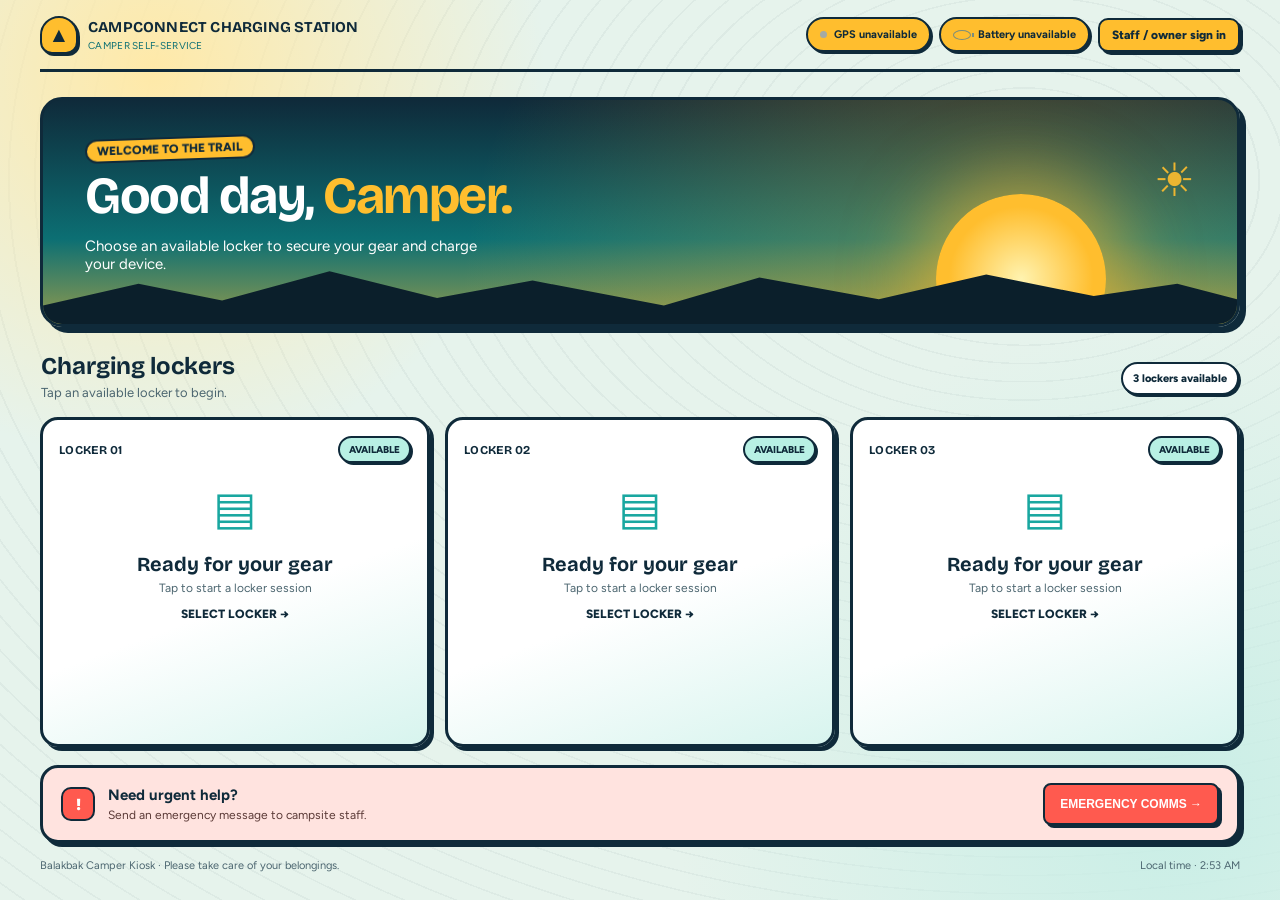
==== camper.html @ 938d8e32 "Add files via upload" ====
<!doctype html>
<html lang="en"><head><meta charset="utf-8"><meta name="viewport" content="width=device-width,initial-scale=1"><meta name="theme-color" content="#153d32"><title>Balakbak Camp | Camper Kiosk</title><link rel="stylesheet" href="camper.css"><style>.dialog-error{min-height:0;margin:0 0 8px;text-align:center;color:#b52828;font-size:12px;font-weight:750}.dialog-error:empty{display:none}.status.offline i{background:#c9574e}.status.neutral i{background:#a5aaa4}.payment-status{font-size:12px;font-weight:750;color:#765f30;min-height:19px;margin:10px 0}.coin-hardware-status{display:block;text-align:center;color:#8b6358;font-size:10px}.coin-buttons{display:flex;gap:8px;justify-content:center;margin-top:12px}.coin-buttons[hidden]{display:none!important}.coin-buttons button{border:1px solid #dce3d9;border-radius:8px;background:#fff;padding:9px 12px;font-weight:750;color:#315642}.demo-mark{font-size:10px;font-weight:800;color:#925c12;background:#fff0c2;border-radius:12px;padding:6px 9px}</style></head>
<body><main class="page">
  <header class="topbar"><div class="brand"><div class="brand-mark">▲</div><div><b>CAMPCONNECT CHARGING STATION</b><small>CAMPER SELF-SERVICE</small></div></div><div class="top-actions"><span class="status" id="loraStatus" hidden></span><span class="status neutral" id="gpsStatus"><i></i> GPS unavailable</span><span class="status neutral" id="solarStatus"><i class="battery"></i> Battery unavailable</span><a class="login" id="accountAction" href="/login">Staff / owner sign in</a><a class="login" id="dashboardReturn" href="/login" hidden>Open dashboard</a></div></header>
  <div class="system-demo-banner" id="systemDemoBanner" hidden>OWNER DEMO ACTIVE · Demo records and payments are temporary. Connected locker hardware responds to door actions; SOS uses the active communication link.</div>
  <section class="hero"><div><p class="eyebrow">WELCOME TO THE TRAIL</p><h1>Good day, <em>Camper.</em></h1><p>Choose an available locker to secure your gear and charge your device.</p></div><div class="mountains" aria-hidden="true">☀<span>▲</span><b>▲</b></div></section>
  <section><div class="section-head"><div><h2>Charging lockers</h2><p>Tap an available locker to begin.</p></div><span class="available-count" id="availableCount">2 lockers available</span></div><div class="locker-grid" id="lockerGrid">
    <article class="locker available" data-locker="01" tabindex="0" role="button"><div class="card-head"><b>LOCKER 01</b><span class="badge open-badge">AVAILABLE</span></div><div class="locker-icon">▤</div><h3>Ready for your gear</h3><p>Tap to start a locker session</p><small>SELECT LOCKER →</small></article>
    <article class="locker available" data-locker="02" tabindex="0" role="button"><div class="card-head"><b>LOCKER 02</b><span class="badge open-badge">AVAILABLE</span></div><div class="locker-icon">▤</div><h3>Ready for your gear</h3><p>Tap to start a locker session</p><small>SELECT LOCKER →</small></article>
    <article class="locker available" data-locker="03" tabindex="0" role="button"><div class="card-head"><b>LOCKER 03</b><span class="badge open-badge">AVAILABLE</span></div><div class="locker-icon">▤</div><h3>Ready for your gear</h3><p>Tap to start a locker session</p><small>SELECT LOCKER →</small></article>
  </div></section>
  <section class="emergency"><span class="alert-icon">!</span><div><b>Need urgent help?</b><small>Send an emergency message to campsite staff.</small></div><button id="sosOpen">EMERGENCY COMMS →</button></section>
  <footer><span>Balakbak Camper Kiosk · Please take care of your belongings.</span><span id="clock">Local time</span></footer>
</main>
<dialog id="nameDialog"><form id="nameForm" class="dialog"><button class="x" type="button" data-close>×</button><p class="eyebrow">LOCKER RESERVATION</p><h2>What's your name?</h2><p>Enter your name, then insert coins to select charging time.</p><input id="camperName" readonly placeholder="Tap the keys below" aria-label="Camper name"><p class="dialog-error" id="nameError" role="alert"></p><div class="keyboard" id="nameKeyboard"></div><div class="actions"><button type="button" class="secondary" data-close>Cancel</button><button class="primary">Continue to payment</button></div></form></dialog>
<dialog id="pinDialog"><div class="dialog"><button class="x" type="button" data-close>×</button><p class="eyebrow">LOCKER SECURITY</p><h2 id="pinTitle">Create your 6-digit PIN</h2><p id="pinText">You'll need this PIN to open the locker after charging finishes.</p><div class="dots" id="pinDots"></div><p class="dialog-error" id="pinError" role="alert"></p><div class="keypad" id="pinKeys"></div><div class="actions"><button type="button" class="secondary" data-close>Cancel</button><button type="button" class="primary" id="pinNext" disabled>Continue</button></div></div></dialog>
<dialog id="paymentDialog"><div class="dialog"><button class="x" type="button" data-close>×</button><p class="eyebrow">PAYMENT</p><h2>Insert coins</h2><p>Each ₱10 gives 30 minutes. Insert ₱5 coins to reach a valid total of ₱10 to ₱100. Charging starts after you create a PIN.</p><div class="payment"><span>Total received</span><b id="coinTotal">₱0</b><small id="chargeTime">Charging time: 0 minutes</small></div><p class="payment-status" id="paymentStatus" aria-live="polite">Waiting for a coin… 15 seconds</p><small class="coin-hardware-status" id="coinHardwareStatus">Coin slot not connected</small><div id="demoCoinButtons" class="coin-buttons" hidden><button type="button" data-coin="5">Add ₱5</button><button type="button" data-coin="10">Add ₱10</button><button type="button" data-coin="20">Add ₱20</button></div><div class="actions"><button type="button" class="secondary" data-close>Cancel</button><button class="primary" id="continuePin" disabled>Continue to PIN</button></div></div></dialog>
<dialog id="pickupDialog"><div class="dialog"><button class="x" type="button" data-close>×</button><p class="eyebrow">SECURE PICKUP</p><h2 id="pickupTitle">Open your locker</h2><p>Charging has stopped. Enter your 6-digit PIN.</p><div class="dots" id="pickupDots"></div><p class="dialog-error" id="pickupError" role="alert"></p><div class="keypad" id="pickupKeys"></div><div class="actions"><button type="button" class="secondary" data-close>Cancel</button><button type="button" class="primary" id="unlock" disabled>Unlock locker</button></div></div></dialog>
<dialog id="feedbackDialog"><form id="feedbackForm" class="dialog"><button class="x" id="closeFeedback" type="button" aria-label="Skip feedback">×</button><p class="eyebrow">SESSION FEEDBACK</p><h2>How was your charging session?</h2><p>Your feedback is optional and helps us improve the camper kiosk.</p><div class="feedback-stars" id="feedbackStars" role="group" aria-label="Rate your charging session from 1 to 5 stars"><button type="button" data-rating="1" aria-label="1 star" aria-pressed="false">★</button><button type="button" data-rating="2" aria-label="2 stars" aria-pressed="false">★</button><button type="button" data-rating="3" aria-label="3 stars" aria-pressed="false">★</button><button type="button" data-rating="4" aria-label="4 stars" aria-pressed="false">★</button><button type="button" data-rating="5" aria-label="5 stars" aria-pressed="false">★</button></div><small class="feedback-rating-label" id="feedbackRatingLabel">Tap a star rating</small><label for="feedbackComment">Comment (optional)</label><textarea id="feedbackComment" maxlength="100" rows="3" readonly aria-describedby="feedbackCounter" placeholder="Tap to enter a comment"></textarea><div class="keyboard text-keyboard" id="feedbackKeyboard" aria-label="Touchscreen feedback keyboard" hidden></div><small class="character-counter" id="feedbackCounter" aria-live="polite">0 / 100 characters</small><p class="dialog-error" id="feedbackError" role="alert"></p><div class="actions"><button type="button" class="secondary" id="skipFeedback">Skip</button><button type="submit" class="primary" id="submitFeedback" disabled>Submit feedback</button></div></form></dialog><dialog id="sosDialog"><form id="sosForm" class="dialog"><button class="x" type="button" data-close>×</button><p class="eyebrow red">EMERGENCY COMMS</p><h2>How can we help?</h2><label>Emergency type<select name="type"><option>Wounded camper</option><option>Wounded staff member</option><option>Missing camper</option><option>Other emergency</option></select></label><label>Location or details<textarea id="sosDetails" name="details" rows="3" maxlength="120" readonly aria-describedby="sosDetailsCounter sosStatus" placeholder="Tap to enter details"></textarea></label><div class="keyboard text-keyboard" id="sosKeyboard" aria-label="Touchscreen text keyboard" hidden></div><small class="character-counter" id="sosDetailsCounter" aria-live="polite">0 / 120 characters</small><small class="gps-location-note" id="sosLocationStatus">Kiosk GPS unavailable · SOS can still include typed location details.</small><small class="demo-note" id="sosStatus">LoRa is offline. The SOS cannot be sent right now.</small><div class="actions"><button type="button" class="secondary" data-close>Cancel</button><button class="danger" id="sendSos">Send SOS</button></div></form></dialog>
<div class="toast" id="toast" role="status"></div><script src="camper.js"></script></body></html>
---- camper.css ----
@import url("https://fonts.googleapis.com/css2?family=Bricolage+Grotesque:wght@600;800&family=Figtree:wght@500;700;800&display=swap");
:root{--green:#153d32;--leaf:#34765c;--paper:#fffefa;--bg:#f6f6f0;--ink:#26372e;--muted:#7d897f;--line:#e4e8df;--red:#c84e45}*{box-sizing:border-box}body{margin:0;background:var(--bg);color:var(--ink);font-family:Inter,"Segoe UI",Arial,sans-serif}.page{max-width:1400px;padding:0 42px 28px;margin:auto}.topbar{height:80px;border-bottom:1px solid var(--line);display:flex;justify-content:space-between;align-items:center}.brand,.top-actions,.status,.card-head,.section-head,.emergency,footer,.actions{display:flex;align-items:center}.brand{gap:10px}.brand-mark{width:38px;height:38px;border-radius:12px;background:var(--green);color:#e5efdd;display:grid;place-items:center}.brand b,.brand small{display:block}.brand b{font-size:12px;letter-spacing:1px;color:var(--green)}.brand small{font-size:8px;letter-spacing:1.4px;color:#89948a;margin-top:3px}.top-actions{gap:9px}.status{gap:7px;background:var(--paper);border:1px solid var(--line);border-radius:22px;padding:9px 12px;color:#526458;font-weight:700;font-size:9px}.status i{width:7px;height:7px;border-radius:50%;background:#52a374}.battery{width:18px!important;height:10px!important;border:1px solid #7b8d7c;border-radius:2px;padding:1px;background:transparent!important}.battery:after{content:"";width:2px;height:4px;background:#7b8d7c;position:absolute;margin-left:17px;margin-top:1px}.battery b{display:block;width:76%;height:100%;background:#58a570}.login{padding:10px 13px;border:1px solid #dce3d9;border-radius:8px;color:var(--green);font-size:10px;font-weight:700;text-decoration:none}.hero{min-height:198px;border-radius:18px;margin:25px 0;background:linear-gradient(110deg,#173e32,#376b4b);padding:32px 38px;display:flex;align-items:center;justify-content:space-between;color:white;overflow:hidden;position:relative}.eyebrow{font-size:9px;letter-spacing:1.7px;font-weight:800;color:#77917c;margin:0 0 9px}.hero .eyebrow{color:#bed3b4}.hero h1{font-size:38px;letter-spacing:-1.4px;margin:0}.hero h1 em{font-style:normal;color:#d7e7bd}.hero p:last-child{font-size:12px;color:#e1e9dc}.mountains{position:relative;width:210px;height:120px;color:#e5c88e;font-size:46px;text-align:right}.mountains span,.mountains b{position:absolute;bottom:0;color:#a7c196;font-size:115px;right:40px}.mountains b{right:0;color:#729675;font-size:90px;bottom:-3px}.section-head{justify-content:space-between;margin:0 1px 12px}.section-head h2{font-size:17px;color:var(--green);margin:0}.section-head p{font-size:10px;color:#89948a;margin:5px 0}.available-count{font-size:9px;font-weight:800;color:#437552;background:#eaf2e8;padding:8px 10px;border-radius:20px}.locker-grid{display:grid;grid-template-columns:repeat(3,1fr);gap:15px}.locker{background:var(--paper);border:1px solid var(--line);border-radius:14px;padding:16px;min-height:219px;text-align:center;box-shadow:0 5px 14px #203d2910}.locker.available{cursor:pointer}.locker.available:hover{border-color:#8bac8f;transform:translateY(-2px)}.card-head{justify-content:space-between}.card-head>b{font-size:8px;letter-spacing:1px;color:#89948a}.badge{font-size:8px;font-weight:800;padding:6px 8px;border-radius:20px}.busy-badge{color:#946c33;background:#fbf0dc}.open-badge{color:#36704e;background:#eaf2e8}.locker-icon{height:89px;display:grid;place-items:center;font-size:46px;color:#679071}.busy .locker-icon{color:#b18c55}.locker h3{margin:0;color:var(--green);font-size:15px}.locker p{font-size:9px;color:#929c92;margin:5px 0}.locker small{display:block;margin-top:12px;color:#9a763c;font-size:9px;font-weight:800}.available small{color:#438055}.emergency{gap:13px;margin-top:18px;padding:15px 18px;background:#fff8f4;border:1px solid #f0d8d0;border-radius:13px}.alert-icon{width:34px;height:34px;border-radius:10px;background:#f6e4dc;color:#b84a40;display:grid;place-items:center;font-weight:900}.emergency div{flex:1}.emergency b,.emergency small{display:block}.emergency b{font-size:11px;color:#803f35}.emergency small{font-size:9px;color:#9a766e;margin-top:4px}.emergency button,.danger{background:var(--red);color:white;border:0;border-radius:8px;padding:12px 15px;font-size:9px;font-weight:800}footer{justify-content:space-between;color:#98a095;font-size:8px;margin-top:16px}dialog{width:min(440px,calc(100vw - 28px));border:0;border-radius:16px;padding:0;box-shadow:0 20px 80px #14291d55;color:var(--ink)}dialog::backdrop{background:#12251ecc;backdrop-filter:blur(3px)}.dialog{padding:24px;position:relative}.dialog h2{font-size:20px;color:var(--green);margin:0}.dialog>p:not(.eyebrow){font-size:10px;color:#829084;line-height:1.5}.dialog label{display:block;font-size:10px;color:#5f6f63;font-weight:700;margin:12px 0}.dialog input,.dialog select,.dialog textarea{width:100%;margin-top:6px;padding:10px;border:1px solid #dce3d9;border-radius:8px;background:white;font-size:11px}.x{position:absolute;right:15px;top:15px;border:0;border-radius:50%;width:28px;height:28px;background:#f0f2ec;color:#637166;font-size:18px}.keyboard{display:grid;gap:5px;margin:12px 0}.key-row{display:flex;justify-content:center;gap:4px}.key{height:32px;min-width:25px;border:1px solid #e1e6de;border-radius:5px;background:#f7f8f3;font-weight:700;color:#405347;font-size:10px}.key.wide{min-width:51px}.key.space{flex:1}.actions{justify-content:flex-end;gap:8px;margin-top:15px}.primary,.secondary{border-radius:8px;padding:10px 13px;font-weight:800;font-size:9px}.primary{border:0;background:var(--green);color:white}.primary:disabled{opacity:.45}.secondary{border:1px solid #dce3d9;background:white;color:#596a5e}.dots{display:flex;justify-content:center;gap:12px;margin:18px}.dot{width:12px;height:12px;border:1px solid #95a596;border-radius:50%}.dot.full{background:var(--green);border-color:var(--green)}.keypad{display:grid;grid-template-columns:repeat(3,68px);justify-content:center;gap:7px}.digit{height:43px;border:1px solid #e1e6de;border-radius:8px;background:#f8f9f4;font-size:16px;color:#31483a;font-weight:700}.digit.utility{font-size:9px}.payment{padding:14px;background:#f3f6ef;border:1px solid #e4eade;border-radius:10px;display:grid;grid-template-columns:1fr auto}.payment span{font-size:10px;color:#788578}.payment b{font-size:22px;color:var(--green)}.payment small{grid-column:1/-1;color:#90998d;font-size:9px;margin-top:5px}.actions.stacked>*{flex:1}.demo-note{display:block;margin-top:12px;color:#8b958b;font-size:8px;line-height:1.5}.red{color:#bd5d50}.toast{position:fixed;left:50%;bottom:20px;transform:translate(-50%,12px);opacity:0;background:#173e32;color:white;padding:11px 15px;border-radius:9px;font-size:10px;transition:.2s;z-index:10}.toast.show{opacity:1;transform:translate(-50%,0)}@media(max-width:700px){.page{padding:0 14px 20px}.topbar{height:66px}.status{padding:7px;font-size:8px}.login{padding:8px;font-size:8px}.hero{padding:25px 21px;min-height:170px}.hero h1{font-size:29px}.mountains{position:absolute;right:8px;opacity:.35}.locker-grid{grid-template-columns:1fr;gap:9px}.locker{min-height:126px;display:grid;grid-template-columns:55px 1fr auto;grid-template-rows:auto 1fr auto;align-items:center;text-align:left;padding:12px}.card-head{display:contents}.card-head>b{grid-column:1;grid-row:1}.badge{grid-column:3;grid-row:1}.locker-icon{grid-column:1;grid-row:2/4;height:auto;font-size:35px}.locker h3{grid-column:2;grid-row:2;align-self:end}.locker p{grid-column:2;grid-row:3}.locker small{grid-column:3;grid-row:2/4;margin:0;max-width:100px;text-align:right}.emergency{flex-wrap:wrap}.emergency div{min-width:calc(100% - 55px)}.emergency button{width:100%}footer{font-size:7px;gap:10px}.keypad{grid-template-columns:repeat(3,1fr)}.digit{height:42px}}

/* ===== BALAKBAK TRAIL-SIGN THEME (appended; overrides above) ===== */
:root{--ink:#0f2a3a;--lake:#19a7a0;--lake-d:#0c6f73;--sun:#ffbe2e;--poppy:#ff5a4f;--lilac:#a99bff;--mint:#e6f3ec;--paper:#ffffff;--line:#0f2a3a;--forest:#0f2a3a;--green:#0c6f73;--bg:#e6f3ec;--shadow:4px 4px 0 var(--ink);--display:"Bricolage Grotesque","Trebuchet MS","Segoe UI",sans-serif;--body:"Figtree","Segoe UI",system-ui,sans-serif}
body{font-family:var(--body)!important;color:var(--ink)!important;background:radial-gradient(circle at 12% 8%,#ffe9a8 0,#ffe9a800 28%),radial-gradient(circle at 92% 90%,#c9eee6 0,#c9eee600 35%),repeating-radial-gradient(ellipse at 80% 20%,#0f2a3a0b 0 2px,transparent 2px 26px),var(--mint)!important;background-attachment:fixed!important}
h1,h2,h3,.brand b,strong{font-family:var(--display)}
@keyframes pop{0%{transform:scale(.88) translateY(14px);opacity:0}60%{transform:scale(1.03)}100%{transform:none;opacity:1}}
@keyframes rise{from{transform:translateY(60px);opacity:0}to{transform:none;opacity:1}}
@keyframes sunrise{from{transform:translateY(130px) scale(.85)}to{transform:none}}
@keyframes bob{0%,100%{transform:translateY(0) rotate(-2deg)}50%{transform:translateY(-7px) rotate(2deg)}}
@keyframes drift{from{transform:translateX(-30px)}to{transform:translateX(30px)}}
@keyframes ping{0%{box-shadow:0 0 0 0 #19a7a066}100%{box-shadow:0 0 0 12px #19a7a000}}
@keyframes glow{0%,100%{box-shadow:var(--shadow),0 0 0 0 #ffbe2e00}50%{box-shadow:var(--shadow),0 0 28px 6px #ffbe2e99}}
@keyframes wiggle{0%,100%{transform:rotate(0)}25%{transform:rotate(-2deg)}75%{transform:rotate(2deg)}}
@keyframes bolt{0%,100%{transform:scale(1)}50%{transform:scale(1.18) rotate(-6deg)}}
@keyframes twinkle{0%,100%{opacity:.25}50%{opacity:1}}
@keyframes shine{from{background-position:-200% 0}to{background-position:200% 0}}

/* header + brand */
.topbar,header{border-bottom:3px solid var(--ink)!important}
.brand-mark,.brand>span{background:var(--sun)!important;color:var(--ink)!important;border:2px solid var(--ink);border-radius:50% 50% 12px 12px!important;box-shadow:2px 2px 0 var(--ink);transition:transform .3s}
.brand:hover .brand-mark,.brand:hover>span{animation:wiggle .5s}
.brand b{color:var(--ink)!important;font-size:15px!important;letter-spacing:.2px!important}.brand small{font-size:10px!important;letter-spacing:.3px!important;color:var(--lake-d)!important}
.status,.role,.badge,.owner-tag,.demo,.available-count{border:2px solid var(--ink)!important;background:#fff!important;color:var(--ink)!important;font-size:11px!important;letter-spacing:0!important;box-shadow:2px 2px 0 var(--ink)}
.status i{animation:ping 1.8s infinite}
.login,nav a,.staff-logout,.link-button{font-size:12px!important;font-weight:800!important;color:var(--ink)!important;border:2px solid var(--ink)!important;border-radius:10px!important;background:var(--sun)!important;padding:8px 12px;box-shadow:3px 3px 0 var(--ink);text-decoration:none;cursor:pointer;transition:transform .15s,box-shadow .15s}
.login:hover,nav a:hover,.staff-logout:hover,.link-button:hover{transform:translate(-2px,-2px);box-shadow:5px 5px 0 var(--ink)}
.login:active,nav a:active,.staff-logout:active,.link-button:active{transform:translate(3px,3px);box-shadow:0 0 0 var(--ink)}
.eyebrow{display:inline-block;font-size:12px!important;letter-spacing:0!important;color:var(--ink)!important;background:var(--lilac);border:2px solid var(--ink);border-radius:20px;padding:3px 10px;transform:rotate(-2deg);font-weight:800!important}

/* camper hero: sunrise over the ridge */
.hero{background:linear-gradient(180deg,#0f2a3a 0%,#0c6f73 62%,#ffbe2e 130%)!important;border:3px solid var(--ink);border-radius:22px!important;box-shadow:6px 6px 0 var(--ink);min-height:230px!important;isolation:isolate}
.hero::before{content:"";position:absolute;right:11%;bottom:-40px;width:170px;height:170px;border-radius:50%;background:radial-gradient(circle,#fff3b0,var(--sun) 60%);box-shadow:0 0 70px 20px #ffbe2e88;z-index:-1;animation:sunrise 1.6s cubic-bezier(.2,.8,.2,1) both}
.hero::after{content:"";position:absolute;left:0;right:0;bottom:0;height:62px;background:#0b1f2b;clip-path:polygon(0 70%,8% 35%,15% 62%,24% 15%,33% 58%,41% 30%,52% 70%,60% 25%,70% 60%,79% 20%,88% 55%,95% 35%,100% 60%,100% 100%,0 100%);z-index:-1}
.hero .eyebrow{background:var(--sun)}
.hero h1{font-size:clamp(32px,5vw,52px)!important;letter-spacing:-1.5px!important;line-height:1}
.hero h1 em{color:var(--sun)!important;display:inline-block;animation:bob 3.5s ease-in-out infinite}
.hero p:last-child{font-size:15px!important;color:#fff!important;max-width:420px}
.mountains{animation:drift 9s ease-in-out infinite alternate;opacity:.9}
.mountains{color:var(--sun)!important}.mountains span,.mountains b{display:none}
.hero .stars{display:none}

/* lockers */
.section-head h2{font-size:24px!important;color:var(--ink)!important}.section-head p{font-size:13px!important;color:#4c6670!important}
.locker{border:3px solid var(--ink)!important;border-radius:18px!important;background:#fff!important;box-shadow:var(--shadow)!important;animation:rise .7s cubic-bezier(.2,.9,.2,1) both;transition:transform .2s,box-shadow .2s}
.locker:nth-child(1){animation-delay:.15s;transform:rotate(-.8deg)}.locker:nth-child(2){animation-delay:.3s;transform:rotate(.6deg)}.locker:nth-child(3){animation-delay:.45s;transform:rotate(-.4deg)}
.locker.available{background:linear-gradient(160deg,#fff 55%,#d7f4ee)!important}
.locker.available:hover,.locker.available:focus-visible{transform:translate(-3px,-5px) rotate(0)!important;box-shadow:8px 9px 0 var(--ink)!important;outline:none}
.locker.available:active{transform:translate(3px,3px)!important;box-shadow:0 0 0 var(--ink)!important}
.locker.available .locker-icon{animation:bob 3s ease-in-out infinite;color:var(--lake)!important}
.locker.busy{background:repeating-linear-gradient(135deg,#fff 0 12px,#fff3cf 12px 24px)!important}
.locker.busy .locker-icon{color:var(--ink)!important;animation:bolt 1.6s ease-in-out infinite}
.locker.pickup{animation:glow 1.6s infinite!important;cursor:pointer}
.locker h3{font-size:20px!important;color:var(--ink)!important}.locker p{font-size:12px!important;color:#4c6670!important}
.card-head>b{font-size:12px!important;letter-spacing:.3px!important;color:var(--ink)!important;font-family:var(--display)}
.locker small{font-size:12px!important;color:var(--ink)!important}
.badge{font-size:10px!important;padding:5px 9px!important}.open-badge{background:#b8f0e4!important}.busy-badge{background:var(--sun)!important}
.open-badge{animation:ping 2s infinite}
.tiny-demo{margin-top:10px;border:2px dashed var(--ink);background:#fff;border-radius:8px;padding:6px 10px;font-size:11px;font-weight:700;cursor:pointer;color:var(--ink)}
.tiny-demo:hover{background:var(--lilac)}
.emergency{border:3px solid var(--ink)!important;background:#ffe3df!important;border-radius:18px!important;box-shadow:var(--shadow)}
.alert-icon{background:var(--poppy)!important;color:#fff!important;border:2px solid var(--ink);animation:wiggle 2.2s infinite}
.emergency b{font-size:15px!important;color:var(--ink)!important}.emergency small{font-size:12px!important;color:#5b3a37!important}
.emergency button,.danger{border:2px solid var(--ink)!important;background:var(--poppy)!important;box-shadow:3px 3px 0 var(--ink);font-size:12px!important;transition:transform .15s,box-shadow .15s;cursor:pointer}
.emergency button:hover{transform:translate(-2px,-2px);box-shadow:5px 5px 0 var(--ink)}
footer{font-size:11px!important;color:#4c6670!important}

/* dialogs */
dialog{border:3px solid var(--ink)!important;border-radius:20px!important;box-shadow:8px 8px 0 var(--ink)!important}
dialog[open]{animation:pop .35s cubic-bezier(.2,.9,.3,1.2)}
dialog::backdrop{background:#0f2a3aD0!important}
.dialog h2,#overrideForm h2{font-size:26px!important;color:var(--ink)!important}
.dialog>p:not(.eyebrow){font-size:13px!important;color:#4c6670!important}.dialog label,#overrideForm label{font-size:12px!important}
.x{border:2px solid var(--ink)!important;background:var(--sun)!important;color:var(--ink)!important;cursor:pointer;transition:transform .2s}.x:hover{transform:rotate(90deg)}
.key,.digit{border:2px solid var(--ink)!important;background:#fff!important;border-radius:9px!important;box-shadow:0 3px 0 var(--ink);color:var(--ink)!important;cursor:pointer;transition:transform .08s,box-shadow .08s,background .15s}
.key:hover,.digit:hover{background:#d7f4ee!important}.key:active,.digit:active{transform:translateY(3px);box-shadow:none;background:var(--sun)!important}
.key{height:38px!important;font-size:13px!important}.digit{height:50px!important;font-size:20px!important;font-family:var(--display)}
.dot{width:16px!important;height:16px!important;border:2px solid var(--ink)!important}.dot.full{background:var(--poppy)!important;border-color:var(--ink)!important;animation:pop .25s}
.primary,.secondary,.actions button{border:2px solid var(--ink)!important;border-radius:10px!important;box-shadow:3px 3px 0 var(--ink);font-size:12px!important;cursor:pointer;transition:transform .15s,box-shadow .15s}
.primary{background:var(--lake)!important;color:#fff!important}.secondary{background:#fff!important;color:var(--ink)!important}
.primary:hover:not(:disabled),.secondary:hover{transform:translate(-2px,-2px);box-shadow:5px 5px 0 var(--ink)}.primary:active:not(:disabled){transform:translate(3px,3px);box-shadow:0 0 0}
.primary:disabled{box-shadow:none;background:#9bb8b6!important}
.payment{border:2px solid var(--ink)!important;background:#fff6d6!important;border-radius:14px!important}.payment b{font-size:32px!important;color:var(--ink)!important;font-family:var(--display)}
input:focus,textarea:focus,select:focus{outline:3px solid var(--sun)!important;border-color:var(--ink)!important}
.toast{background:var(--ink)!important;border:2px solid var(--sun);font-size:13px!important;border-radius:12px!important;transition:.35s cubic-bezier(.2,1.4,.4,1)!important}

/* staff + owner dashboards */
.notice{border:2px solid var(--ink)!important;background:var(--sun)!important;color:var(--ink)!important;font-size:12px!important;border-radius:12px!important;box-shadow:3px 3px 0 var(--ink);transform:rotate(-.3deg)}.notice b{color:var(--ink)!important}
.welcome h1{font-size:clamp(30px,4vw,44px)!important;color:var(--ink)!important;letter-spacing:-1.5px!important}.welcome p:not(.eyebrow){font-size:13px!important;color:#4c6670!important}
.health,.money-grid article,.panel{border:3px solid var(--ink)!important;border-radius:16px!important;background:#fff!important;box-shadow:var(--shadow)!important}
.health,.money-grid article{animation:rise .6s cubic-bezier(.2,.9,.2,1) both;transition:transform .2s}
.health:nth-child(1),.money-grid article:nth-child(1){animation-delay:.1s}.health:nth-child(2),.money-grid article:nth-child(2){animation-delay:.2s}.health:nth-child(3),.money-grid article:nth-child(3){animation-delay:.3s}.health:nth-child(4){animation-delay:.4s}
.health:hover,.money-grid article:hover{transform:translate(-2px,-4px) rotate(-.6deg)}
.health:nth-child(1){background:#d7f4ee!important}.health:nth-child(2){background:#dde7ff!important}.health:nth-child(3){background:#fff0bf!important}.health:nth-child(4){background:#e8e3ff!important}
.icon{border:2px solid var(--ink);background:#fff!important;color:var(--ink)!important;width:42px!important;height:42px!important;font-size:18px!important}.health:nth-child(1) .icon{animation:bolt 2.4s infinite}
.health small{font-size:11px!important;letter-spacing:0!important;color:#3e5a63!important}.health strong{font-size:26px!important;color:var(--ink)!important}.health em{font-size:11px!important;color:#3e5a63!important}.health .connected{font-size:20px!important;color:var(--lake-d)!important}
.updated{font-size:12px!important}.updated i{animation:ping 1.6s infinite}
.money-grid article span{font-size:13px!important}.money-grid strong{font-size:36px!important;color:var(--ink)!important}.money-grid small{font-size:11px!important}
.money-grid .profit{background:linear-gradient(120deg,#b8f0e4,var(--sun),#b8f0e4)!important;background-size:200% 100%!important;animation:rise .6s .3s both,shine 6s linear infinite}
.panel h2{font-size:18px!important;color:var(--ink)!important}.panel-head p{font-size:12px!important;color:#4c6670!important}
th{font-size:11px!important;letter-spacing:.2px!important;background:var(--ink)!important;color:#fff!important;padding:12px 10px!important}
td{font-size:13px!important;color:var(--ink)!important;border-bottom:2px dotted #b7cfcb!important}
tbody tr{transition:background .15s,transform .15s}tbody tr:hover{background:#fff3cf;transform:translateX(4px)}
.status{border:2px solid var(--ink);background:var(--sun)!important;color:var(--ink)!important;font-size:11px!important}
.action{border:2px solid var(--ink)!important;background:var(--lake)!important;color:#fff!important;font-size:11px!important;box-shadow:2px 2px 0 var(--ink);cursor:pointer;transition:transform .15s}.action:hover:not(:disabled){transform:translate(-2px,-2px) rotate(-2deg)}
.search{border:2px solid var(--ink)!important;border-radius:10px!important;background:#fff}.search input{font-size:13px!important}
.audit-row{animation:pop .4s;border-top:2px dotted #b7cfcb!important;font-size:12px!important}.helper,.verify-hint{font-size:11px!important}
.export,.cost-entry button{border:2px solid var(--ink)!important;background:var(--lake)!important;box-shadow:3px 3px 0 var(--ink);padding:9px 14px!important;font-size:12px!important;cursor:pointer;transition:transform .15s,box-shadow .15s}.export:hover{transform:translate(-2px,-2px);box-shadow:5px 5px 0 var(--ink)}
.summary-row b{font-size:22px!important;font-family:var(--display)}.summary-row small{font-size:11px!important}
.policy{border:2px solid var(--ink);background:#d7f4ee!important}

/* sign-in + portal */
.login-card{border:3px solid var(--ink)!important;border-radius:24px!important;box-shadow:8px 8px 0 var(--ink)!important;animation:pop .5s cubic-bezier(.2,.9,.3,1.2)}
.sign-in{border:2px solid var(--ink)!important;background:var(--lake)!important;box-shadow:3px 3px 0 var(--ink);transition:transform .15s,box-shadow .15s}.sign-in:hover{transform:translate(-2px,-2px);box-shadow:5px 5px 0 var(--ink)}
.key-row button{border:2px solid var(--ink)!important;box-shadow:0 3px 0 var(--ink)!important;border-radius:9px!important}.key-row button:active{background:var(--sun)!important;transform:translateY(3px)!important;box-shadow:none!important}
.return-camper{color:var(--lake-d)!important;font-weight:800!important}
.portal h1{font-family:var(--display);font-size:clamp(34px,6vw,56px)!important;color:var(--ink)}
.cards a{border:3px solid var(--ink)!important;border-radius:18px!important;box-shadow:var(--shadow)!important;animation:rise .6s both;transition:transform .2s,box-shadow .2s}
.cards a:nth-child(1){background:#d7f4ee!important;transform:rotate(-1.2deg)}.cards a:nth-child(2){background:#fff0bf!important;animation-delay:.15s;transform:rotate(1deg)}
.cards a:hover{transform:translate(-3px,-5px) rotate(0)!important;box-shadow:8px 9px 0 var(--ink)!important}
.cards .icon{animation:bob 3s infinite}.cards strong{font-size:20px!important}.cards small{font-size:12px!important}

@media(max-width:700px){.locker:nth-child(n){transform:none}.hero::before{right:-30px}.money-grid strong{font-size:28px!important}}
@media(prefers-reduced-motion:reduce){*,*::before,*::after{animation:none!important;transition:none!important}}
 [hidden]{display:none!important}.system-demo-banner{margin:10px 0;padding:10px 14px;border:2px solid #b27a17;border-radius:10px;background:#fff0c2;color:#65460f;font-size:11px;font-weight:800;text-align:center}
.character-counter{display:block;margin:-5px 0 10px;text-align:right;color:#64776d;font-size:11px;font-weight:750}
.character-counter.limit-reached{color:#b52828}
#sosDialog{max-height:calc(100vh - 24px);overflow-y:auto}
.text-keyboard{margin:10px 0;padding:9px;background:#edf1e9;border:1px solid #dce3d9;border-radius:12px}
.text-keyboard .key-row{gap:4px}
.text-key{flex:1;min-width:0!important;height:40px;border:1px solid #cbd6cb!important;border-radius:7px!important;background:#fff!important;color:#26372e!important;font-size:14px!important;box-shadow:0 2px 0 #cbd6cb!important;touch-action:manipulation}
.text-key:active{transform:translateY(2px);box-shadow:none!important;background:#fff0bf!important}
.text-key-shift,.text-key-backspace,.text-key-clear,.text-key-done{flex:1.5;font-size:10px!important}
.text-key-space{flex:3}
.feedback-stars{display:flex;justify-content:center;gap:7px;margin:16px 0 4px}.feedback-stars button{width:46px;height:44px;border:1px solid #dce3d9;border-radius:9px;background:#f8f9f4;color:#a4ada4;font-size:27px;line-height:1;cursor:pointer}.feedback-stars button.selected{background:#fff2c6;border-color:#e6b942;color:#e3a900}.feedback-stars button:focus-visible{outline:3px solid var(--sun);outline-offset:2px}.feedback-rating-label{display:block;text-align:center;color:#788578;font-size:9px;margin:4px 0 12px;font-weight:700}.feedback-stars~label{display:block;margin:14px 0 6px;font-size:10px;font-weight:700;color:#5f6f63}.feedback-stars~textarea{width:100%;padding:10px;border:1px solid #dce3d9;border-radius:8px;background:#fff;font:inherit;font-size:11px;resize:vertical}.character-counter{display:block;text-align:right;color:#84918a;font-size:9px;margin-top:4px}.character-counter.limit-reached{color:#b52828;font-weight:800}

/* ===== RESPONSIVE LAYER (fluid on any screen) ===== */
html{-webkit-text-size-adjust:100%;text-size-adjust:100%}
body{min-height:100vh;min-height:100dvh;overflow-x:hidden}
img,svg,canvas{max-width:100%}
.table-scroll{overflow-x:auto;-webkit-overflow-scrolling:touch}
header,.topbar{height:auto!important;min-height:72px;flex-wrap:wrap;gap:10px 16px;padding:12px 0}
nav,.top-actions{flex-wrap:wrap;gap:8px}
.shell,.page{width:100%;padding-left:clamp(14px,3.2vw,40px)!important;padding-right:clamp(14px,3.2vw,40px)!important}
.panel-head{flex-wrap:wrap;gap:10px 14px}
dialog{width:min(480px,calc(100vw - 24px))!important;max-height:calc(100vh - 24px);max-height:calc(100dvh - 24px);overflow:auto}
.keypad{grid-template-columns:repeat(3,minmax(0,76px))!important}
.key-row .key{flex:1 1 0;min-width:0!important;max-width:46px}.key-row .key.wide{flex:1.7 1 0;max-width:84px}.key-row .key.space{flex:4 1 0;max-width:none}
input,select,textarea,button{max-width:100%}
@media(max-height:620px){dialog{margin:6px auto}.dialog{padding:16px!important}}
/* camper: fluid grid, breathing sun, themed new widgets */
@keyframes sunPulse{0%,100%{filter:brightness(.72) saturate(.85);box-shadow:0 0 36px 6px #ffbe2e44;transform:scale(.96)}50%{filter:brightness(1.35) saturate(1.2);box-shadow:0 0 130px 46px #ffcf4dcc;transform:scale(1.05)}}
@keyframes skyGlow{0%,100%{opacity:.15}50%{opacity:.55}}
.hero::before{animation:sunrise 1.6s cubic-bezier(.2,.8,.2,1) both,sunPulse 5.5s ease-in-out 1.6s infinite!important}
.hero{background-image:radial-gradient(circle at 80% 100%,#ffbe2e55,transparent 55%),linear-gradient(180deg,#0f2a3a 0%,#0c6f73 62%,#ffbe2e 130%)!important}
.hero{flex-wrap:wrap;gap:16px;padding:clamp(22px,4vw,36px) clamp(20px,4vw,42px)!important}
.locker-grid{grid-template-columns:repeat(auto-fit,minmax(min(100%,250px),1fr))!important}
.emergency{flex-wrap:wrap}.emergency div{min-width:min(100%,200px)}
footer{flex-wrap:wrap;gap:6px 14px}
.system-demo-banner{border:2px solid var(--ink)!important;background:var(--sun)!important;color:var(--ink)!important;border-radius:12px!important;box-shadow:3px 3px 0 var(--ink);font-size:12px!important}
.feedback-stars button{border:2px solid var(--ink)!important;border-radius:12px!important;background:#fff!important;box-shadow:0 3px 0 var(--ink);color:#b8c6c4!important;cursor:pointer;transition:transform .12s,color .12s,background .12s}
.feedback-stars button:hover{transform:translateY(-3px) rotate(-6deg)}
.feedback-stars button.selected{background:var(--sun)!important;color:#c77f00!important;animation:pop .3s}
.feedback-rating-label,.character-counter{font-size:12px!important}
.coin-buttons button{border:2px solid var(--ink)!important;box-shadow:2px 2px 0 var(--ink);cursor:pointer;font-size:12px}.coin-buttons button:active{transform:translate(2px,2px);box-shadow:none}
.payment-status{font-size:13px!important;color:var(--ink)!important}.coin-hardware-status{font-size:11px!important}
@media(max-width:700px){.locker-grid{grid-template-columns:1fr!important}.mountains{display:none}}

/* ===== KIOSK FIT: 800x480 and other short/landscape screens ===== */
.page{display:flex;flex-direction:column;min-height:100vh;min-height:100dvh}
.page>section:not(.hero):not(.emergency){flex:1 1 auto;display:flex;flex-direction:column;min-height:0}
.page>section:not(.hero):not(.emergency)>.locker-grid{flex:1 1 auto}
@media (max-height:600px){
  html,body{height:100%;overflow:hidden}
  .page{height:100vh;height:100dvh;min-height:0;overflow-y:auto;padding-top:0!important;padding-bottom:8px!important;gap:0}
  .topbar{min-height:46px!important;padding:5px 0!important;gap:6px 10px}
  .brand-mark{width:30px!important;height:30px!important}
  .brand b{font-size:12px!important}.brand small{font-size:8px!important;margin-top:1px!important}
  .top-actions{gap:6px}.status{padding:4px 9px!important;font-size:10px!important}
  .login{padding:5px 10px!important;font-size:11px!important}
  .system-demo-banner{margin:5px 0!important;padding:5px 10px!important;font-size:10px!important}
  .hero{flex:0 0 auto;min-height:0!important;margin:8px 0!important;padding:clamp(8px,2.4vh,14px) clamp(16px,3vw,26px)!important;border-radius:16px!important;box-shadow:4px 4px 0 var(--ink)}
  .hero .eyebrow{font-size:10px!important;padding:1px 8px;margin:0 0 4px}
  .hero h1{font-size:clamp(22px,6.2vh,30px)!important;letter-spacing:-1px!important}
  .hero p:last-child{font-size:12px!important;margin:4px 0 0!important}
  .hero::before{width:84px;height:84px;bottom:-26px}.hero::after{height:30px}
  .section-head{margin:0 0 6px!important}.section-head h2{font-size:17px!important}.section-head p{font-size:11px!important;margin:1px 0!important}.available-count{padding:4px 9px!important;font-size:10px!important}
  .locker-grid{gap:10px!important;grid-auto-rows:1fr}
  .locker{min-height:0!important;padding:8px 10px!important;box-shadow:3px 3px 0 var(--ink)!important;border-width:2px!important;border-radius:14px!important;display:flex!important;flex-direction:column;justify-content:space-between;text-align:center!important}
  .card-head{display:flex!important}.card-head>b{font-size:11px!important}.badge{font-size:9px!important;padding:3px 7px!important}
  .locker-icon{flex:1 1 auto;height:auto!important;min-height:0;font-size:clamp(26px,8vh,40px)!important}
  .locker h3{font-size:clamp(14px,3.6vh,17px)!important}.locker p{font-size:11px!important;margin:2px 0!important}
  .locker small{font-size:11px!important;margin:3px 0 0!important;max-width:none!important;text-align:center!important}
  .tiny-demo{margin-top:4px;padding:3px 8px;font-size:10px}
  .emergency{flex:0 0 auto;gap:10px;margin:8px 0 0!important;padding:7px 12px!important;border-width:2px!important;border-radius:14px!important;box-shadow:3px 3px 0 var(--ink)}
  .alert-icon{width:28px;height:28px;font-size:14px}.emergency b{font-size:13px!important}.emergency small{font-size:10px!important;margin-top:1px!important}
  .emergency button{padding:7px 12px!important;font-size:11px!important;width:auto!important}.emergency div{min-width:0}
  footer{flex:0 0 auto;margin-top:5px!important;font-size:10px!important}
  /* dialogs: compact so keyboards fit without scrolling */
  dialog{width:min(560px,calc(100vw - 20px))!important;max-height:calc(100vh - 16px);max-height:calc(100dvh - 16px)}
  .dialog{padding:14px 20px!important}
  .dialog h2{font-size:19px!important;margin:0 0 3px!important}
  .dialog>p:not(.eyebrow){font-size:11px!important;margin:3px 0!important;line-height:1.35}
  .dialog .eyebrow{font-size:10px!important;padding:1px 8px;margin:0 0 5px}
  .dialog label{margin:6px 0!important;font-size:11px!important}
  .dialog input,.dialog select,.dialog textarea{padding:7px 9px!important;margin-top:3px!important;font-size:12px!important}
  .keyboard{gap:3px!important;margin:6px 0!important;padding:6px!important}.key-row{gap:3px!important}
  .key{height:30px!important;font-size:12px!important}.key-row .key{max-width:54px}.key-row .key.wide{max-width:90px}
  .keypad{gap:5px!important;grid-template-columns:repeat(3,minmax(0,70px))!important}.digit{height:34px!important;font-size:17px!important}
  .dots{margin:8px 0!important}.dialog-error{margin:0 0 4px!important;font-size:11px!important}
  .actions{margin-top:8px!important}.primary,.secondary,.actions button{padding:8px 12px!important}
  .payment{padding:8px 12px!important}.payment b{font-size:24px!important}.payment-status{margin:6px 0!important}
  .feedback-stars{margin:8px 0 2px!important;gap:6px}.feedback-stars button{height:36px!important;width:42px!important;font-size:22px!important}
  .feedback-rating-label{margin:2px 0 6px!important}.character-counter{margin-top:2px!important}
  .x{top:8px!important;right:10px!important;width:26px!important;height:26px!important}
}
/* landscape-ish widths between phone and desktop: keep three lockers side by side */
@media (max-height:600px) and (min-width:520px){
  .locker-grid{grid-template-columns:repeat(3,minmax(0,1fr))!important}
  .locker .locker-icon{grid-area:auto}
}
/* extra-short screens (≈400px tall and below) */
@media (max-height:430px){
  .hero .eyebrow,.hero p:last-child,.section-head p,.locker p{display:none!important}
  .locker small{display:none}.hero::after{display:none}
}

/* ===== KIOSK FIT v2: single-row top bar, flexible hero, no overlap (signed-in / demo states too) ===== */
@media (max-height:600px){
  .page{overflow:hidden!important;padding-left:12px!important;padding-right:12px!important}
  .topbar{flex-wrap:nowrap!important;gap:8px!important;min-height:44px!important;padding:4px 0!important}
  .brand{min-width:0;flex:0 1 auto}.brand b{font-size:11px!important;white-space:nowrap}
  .top-actions{flex-wrap:nowrap!important;gap:5px!important;min-width:0;justify-content:flex-end}
  .top-actions>*{white-space:nowrap;flex:0 0 auto}
  .status{padding:3px 8px!important;font-size:9.5px!important;gap:5px!important;box-shadow:1px 1px 0 var(--ink)!important}
  .login{padding:4px 9px!important;font-size:10px!important;box-shadow:2px 2px 0 var(--ink)!important}
  .system-demo-banner{flex:0 0 auto;margin:5px 0 0!important;padding:3px 10px!important;font-size:9.5px!important;border-radius:9px!important;box-shadow:2px 2px 0 var(--ink)!important}
  .hero{flex:0 1 96px!important;min-height:74px!important;overflow:hidden;margin:7px 0!important;padding:8px clamp(14px,3vw,24px)!important}
  .hero h1{font-size:clamp(21px,5.4vh,28px)!important;line-height:1.05}
  .hero::before{width:70px!important;height:70px!important;bottom:-24px!important}.hero::after{height:24px!important}
  .page>section:not(.hero):not(.emergency){flex:1 1 0!important;min-height:112px!important}
  .section-head{flex:0 0 auto}
  .locker-grid{min-height:0!important;grid-template-rows:minmax(0,1fr)!important;grid-auto-rows:minmax(0,1fr)!important}
  .locker{overflow:hidden;padding:6px 9px!important}
  .locker-icon{min-height:0!important;overflow:hidden;font-size:clamp(22px,6vh,34px)!important}
  .locker h3{font-size:clamp(13px,3.2vh,16px)!important}
  .emergency{flex:0 0 auto!important;margin:6px 0 0!important}
  footer{margin-top:4px!important}
}
@media (max-height:520px){.hero .eyebrow{display:none!important}}
@media (max-height:600px){
  .brand-mark{flex:0 0 28px!important;width:28px!important;height:28px!important}
  .brand{gap:7px!important}.brand b{font-size:10px!important;letter-spacing:.2px!important}.brand small{font-size:7.5px!important}
  .top-actions{gap:4px!important}
  .status{padding:3px 7px!important;font-size:9px!important}.login{padding:4px 8px!important;font-size:9.5px!important}
  .hero>div:first-child{min-width:0;max-width:100%}
  .hero p:last-child{max-width:none!important;white-space:nowrap;overflow:hidden;text-overflow:ellipsis;font-size:11px!important}
}
@media (max-height:600px) and (max-width:780px){.topbar{flex-wrap:wrap!important}.top-actions{flex-wrap:wrap!important;flex:1 1 100%;justify-content:flex-start}}

/* ===== dialogs: always dead-center (fixes top-pinned popups) ===== */
dialog,dialog[open]{margin:auto!important;inset:0!important;position:fixed}
.gps-location-note{display:block;color:#53696e;font-size:10px;line-height:1.45;margin-top:-2px}.status.gps-no-fix i{background:#a5aaa4}.status.gps-fix i{background:#19a7a0}
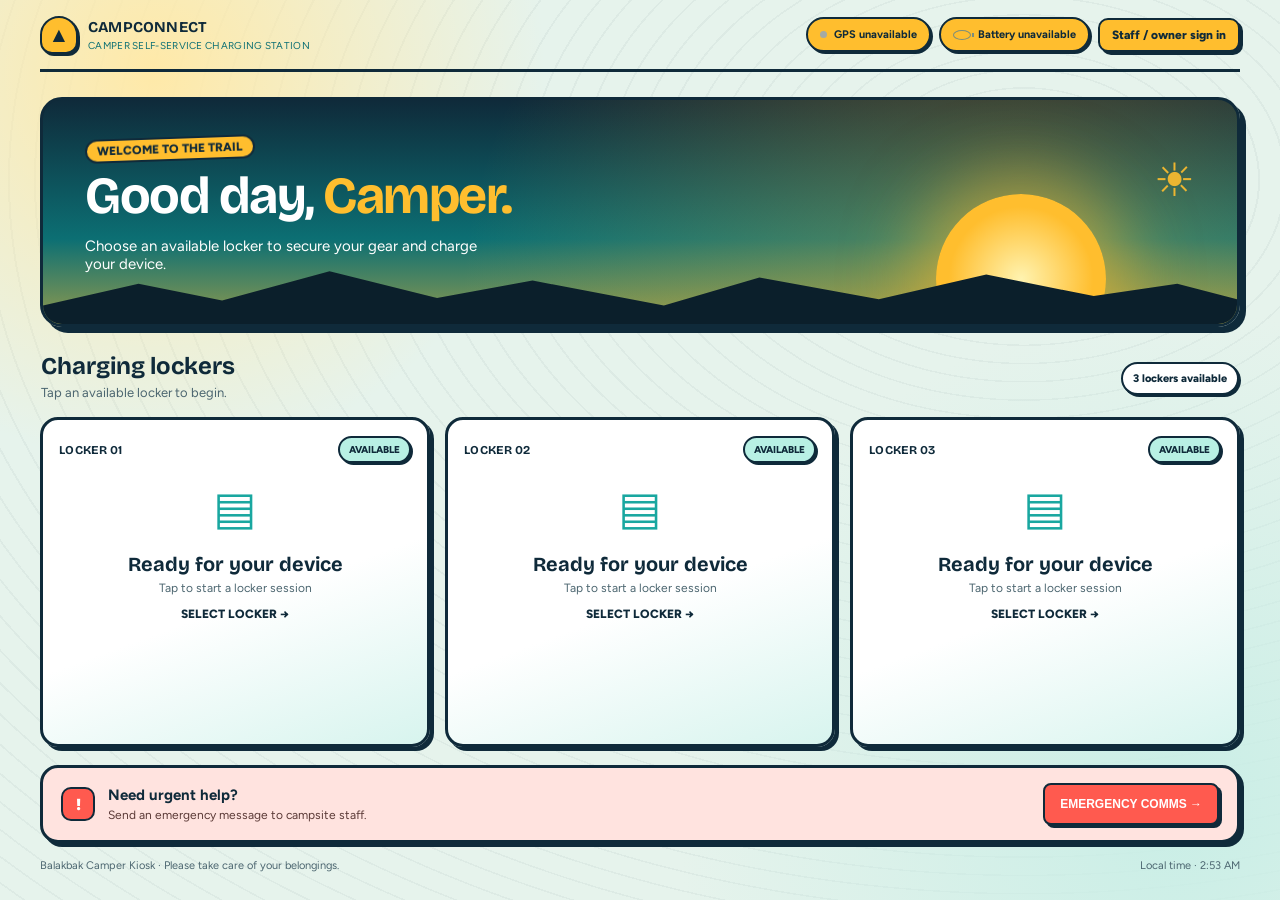
==== commit 55394b3f: "Update camper.html connected to mobile. Changes regarding to some feature.  - feature of message wi" ====
--- a/camper.html
+++ b/camper.html
@@ -1,15 +1,16 @@
 <!doctype html>
 <html lang="en"><head><meta charset="utf-8"><meta name="viewport" content="width=device-width,initial-scale=1"><meta name="theme-color" content="#153d32"><title>Balakbak Camp | Camper Kiosk</title><link rel="stylesheet" href="camper.css"><style>.dialog-error{min-height:0;margin:0 0 8px;text-align:center;color:#b52828;font-size:12px;font-weight:750}.dialog-error:empty{display:none}.status.offline i{background:#c9574e}.status.neutral i{background:#a5aaa4}.payment-status{font-size:12px;font-weight:750;color:#765f30;min-height:19px;margin:10px 0}.coin-hardware-status{display:block;text-align:center;color:#8b6358;font-size:10px}.coin-buttons{display:flex;gap:8px;justify-content:center;margin-top:12px}.coin-buttons[hidden]{display:none!important}.coin-buttons button{border:1px solid #dce3d9;border-radius:8px;background:#fff;padding:9px 12px;font-weight:750;color:#315642}.demo-mark{font-size:10px;font-weight:800;color:#925c12;background:#fff0c2;border-radius:12px;padding:6px 9px}</style></head>
 <body><main class="page">
-  <header class="topbar"><div class="brand"><div class="brand-mark">▲</div><div><b>CAMPCONNECT CHARGING STATION</b><small>CAMPER SELF-SERVICE</small></div></div><div class="top-actions"><span class="status" id="loraStatus" hidden></span><span class="status neutral" id="gpsStatus"><i></i> GPS unavailable</span><span class="status neutral" id="solarStatus"><i class="battery"></i> Battery unavailable</span><a class="login" id="accountAction" href="/login">Staff / owner sign in</a><a class="login" id="dashboardReturn" href="/login" hidden>Open dashboard</a></div></header>
+  <header class="topbar"><div class="brand"><div class="brand-mark">▲</div><div><b>CAMPCONNECT </b><small>CAMPER SELF-SERVICE CHARGING STATION</small></div></div><div class="top-actions"><span class="status" id="loraStatus" hidden></span><span class="status neutral" id="gpsStatus"><i></i> GPS unavailable</span><span class="status neutral" id="solarStatus"><i class="battery"></i> Battery unavailable</span><a class="login" id="accountAction" href="/login">Staff / owner sign in</a><a class="login" id="dashboardReturn" href="/login" hidden>Open dashboard</a></div></header>
   <div class="system-demo-banner" id="systemDemoBanner" hidden>OWNER DEMO ACTIVE · Demo records and payments are temporary. Connected locker hardware responds to door actions; SOS uses the active communication link.</div>
   <section class="hero"><div><p class="eyebrow">WELCOME TO THE TRAIL</p><h1>Good day, <em>Camper.</em></h1><p>Choose an available locker to secure your gear and charge your device.</p></div><div class="mountains" aria-hidden="true">☀<span>▲</span><b>▲</b></div></section>
   <section><div class="section-head"><div><h2>Charging lockers</h2><p>Tap an available locker to begin.</p></div><span class="available-count" id="availableCount">2 lockers available</span></div><div class="locker-grid" id="lockerGrid">
-    <article class="locker available" data-locker="01" tabindex="0" role="button"><div class="card-head"><b>LOCKER 01</b><span class="badge open-badge">AVAILABLE</span></div><div class="locker-icon">▤</div><h3>Ready for your gear</h3><p>Tap to start a locker session</p><small>SELECT LOCKER →</small></article>
-    <article class="locker available" data-locker="02" tabindex="0" role="button"><div class="card-head"><b>LOCKER 02</b><span class="badge open-badge">AVAILABLE</span></div><div class="locker-icon">▤</div><h3>Ready for your gear</h3><p>Tap to start a locker session</p><small>SELECT LOCKER →</small></article>
-    <article class="locker available" data-locker="03" tabindex="0" role="button"><div class="card-head"><b>LOCKER 03</b><span class="badge open-badge">AVAILABLE</span></div><div class="locker-icon">▤</div><h3>Ready for your gear</h3><p>Tap to start a locker session</p><small>SELECT LOCKER →</small></article>
+    <article class="locker available" data-locker="01" tabindex="0" role="button"><div class="card-head"><b>LOCKER 01</b><span class="badge open-badge">AVAILABLE</span></div><div class="locker-icon">▤</div><h3>Ready for your device</h3><p>Tap to start a locker session</p><small>SELECT LOCKER →</small></article>
+    <article class="locker available" data-locker="02" tabindex="0" role="button"><div class="card-head"><b>LOCKER 02</b><span class="badge open-badge">AVAILABLE</span></div><div class="locker-icon">▤</div><h3>Ready for your device</h3><p>Tap to start a locker session</p><small>SELECT LOCKER →</small></article>
+    <article class="locker available" data-locker="03" tabindex="0" role="button"><div class="card-head"><b>LOCKER 03</b><span class="badge open-badge">AVAILABLE</span></div><div class="locker-icon">▤</div><h3>Ready for your device</h3><p>Tap to start a locker session</p><small>SELECT LOCKER →</small></article>
   </div></section>
   <section class="emergency"><span class="alert-icon">!</span><div><b>Need urgent help?</b><small>Send an emergency message to campsite staff.</small></div><button id="sosOpen">EMERGENCY COMMS →</button></section>
+  <section class="live-rescue" id="liveRescue" aria-live="polite" hidden><div class="live-rescue-head"><span class="live-rescue-pulse"></span><div><small>LIVE RESCUE UPDATE</small><h2 id="liveRescueTitle">Responder status</h2></div><span class="live-rescue-state" id="liveRescueState">SOS active</span></div><p class="live-rescue-details" id="liveRescueDetails"></p><div class="live-rescue-grid"><div><small>RESPONDER</small><b id="liveRescueResponder">Waiting for response</b></div><div><small>POINT B · RESPONDER GPS</small><b id="liveRescueLocation">Waiting for LoRa GPS</b><time id="liveRescueUpdated"></time></div></div><div class="live-rescue-distance"><span>Distance from kiosk</span><b id="liveRescueDistance">Unavailable until both GPS fixes arrive</b></div><p class="live-rescue-message" id="liveRescueMessage" hidden></p><button class="live-rescue-reply" id="camperReplyOpen" type="button" hidden>Send a message to the responder</button><small class="live-rescue-note">Location and distance update when the LoRa bridge reports a fresh responder GPS fix.</small></section>
   <footer><span>Balakbak Camper Kiosk · Please take care of your belongings.</span><span id="clock">Local time</span></footer>
 </main>
 <dialog id="nameDialog"><form id="nameForm" class="dialog"><button class="x" type="button" data-close>×</button><p class="eyebrow">LOCKER RESERVATION</p><h2>What's your name?</h2><p>Enter your name, then insert coins to select charging time.</p><input id="camperName" readonly placeholder="Tap the keys below" aria-label="Camper name"><p class="dialog-error" id="nameError" role="alert"></p><div class="keyboard" id="nameKeyboard"></div><div class="actions"><button type="button" class="secondary" data-close>Cancel</button><button class="primary">Continue to payment</button></div></form></dialog>
@@ -17,4 +18,6 @@
 <dialog id="paymentDialog"><div class="dialog"><button class="x" type="button" data-close>×</button><p class="eyebrow">PAYMENT</p><h2>Insert coins</h2><p>Each ₱10 gives 30 minutes. Insert ₱5 coins to reach a valid total of ₱10 to ₱100. Charging starts after you create a PIN.</p><div class="payment"><span>Total received</span><b id="coinTotal">₱0</b><small id="chargeTime">Charging time: 0 minutes</small></div><p class="payment-status" id="paymentStatus" aria-live="polite">Waiting for a coin… 15 seconds</p><small class="coin-hardware-status" id="coinHardwareStatus">Coin slot not connected</small><div id="demoCoinButtons" class="coin-buttons" hidden><button type="button" data-coin="5">Add ₱5</button><button type="button" data-coin="10">Add ₱10</button><button type="button" data-coin="20">Add ₱20</button></div><div class="actions"><button type="button" class="secondary" data-close>Cancel</button><button class="primary" id="continuePin" disabled>Continue to PIN</button></div></div></dialog>
 <dialog id="pickupDialog"><div class="dialog"><button class="x" type="button" data-close>×</button><p class="eyebrow">SECURE PICKUP</p><h2 id="pickupTitle">Open your locker</h2><p>Charging has stopped. Enter your 6-digit PIN.</p><div class="dots" id="pickupDots"></div><p class="dialog-error" id="pickupError" role="alert"></p><div class="keypad" id="pickupKeys"></div><div class="actions"><button type="button" class="secondary" data-close>Cancel</button><button type="button" class="primary" id="unlock" disabled>Unlock locker</button></div></div></dialog>
 <dialog id="feedbackDialog"><form id="feedbackForm" class="dialog"><button class="x" id="closeFeedback" type="button" aria-label="Skip feedback">×</button><p class="eyebrow">SESSION FEEDBACK</p><h2>How was your charging session?</h2><p>Your feedback is optional and helps us improve the camper kiosk.</p><div class="feedback-stars" id="feedbackStars" role="group" aria-label="Rate your charging session from 1 to 5 stars"><button type="button" data-rating="1" aria-label="1 star" aria-pressed="false">★</button><button type="button" data-rating="2" aria-label="2 stars" aria-pressed="false">★</button><button type="button" data-rating="3" aria-label="3 stars" aria-pressed="false">★</button><button type="button" data-rating="4" aria-label="4 stars" aria-pressed="false">★</button><button type="button" data-rating="5" aria-label="5 stars" aria-pressed="false">★</button></div><small class="feedback-rating-label" id="feedbackRatingLabel">Tap a star rating</small><label for="feedbackComment">Comment (optional)</label><textarea id="feedbackComment" maxlength="100" rows="3" readonly aria-describedby="feedbackCounter" placeholder="Tap to enter a comment"></textarea><div class="keyboard text-keyboard" id="feedbackKeyboard" aria-label="Touchscreen feedback keyboard" hidden></div><small class="character-counter" id="feedbackCounter" aria-live="polite">0 / 100 characters</small><p class="dialog-error" id="feedbackError" role="alert"></p><div class="actions"><button type="button" class="secondary" id="skipFeedback">Skip</button><button type="submit" class="primary" id="submitFeedback" disabled>Submit feedback</button></div></form></dialog><dialog id="sosDialog"><form id="sosForm" class="dialog"><button class="x" type="button" data-close>×</button><p class="eyebrow red">EMERGENCY COMMS</p><h2>How can we help?</h2><label>Emergency type<select name="type"><option>Wounded camper</option><option>Wounded staff member</option><option>Missing camper</option><option>Other emergency</option></select></label><label>Location or details<textarea id="sosDetails" name="details" rows="3" maxlength="120" readonly aria-describedby="sosDetailsCounter sosStatus" placeholder="Tap to enter details"></textarea></label><div class="keyboard text-keyboard" id="sosKeyboard" aria-label="Touchscreen text keyboard" hidden></div><small class="character-counter" id="sosDetailsCounter" aria-live="polite">0 / 120 characters</small><small class="gps-location-note" id="sosLocationStatus">Kiosk GPS unavailable · SOS can still include typed location details.</small><small class="demo-note" id="sosStatus">LoRa is offline. The SOS cannot be sent right now.</small><div class="actions"><button type="button" class="secondary" data-close>Cancel</button><button class="danger" id="sendSos">Send SOS</button></div></form></dialog>
+<div class="rescue-popup" id="rescuePopup" role="alert" hidden><small>MESSAGE FROM YOUR RESPONDER</small><b id="rescuePopupText"></b><span>This message will close in 10 seconds.</span></div>
+<dialog id="camperReplyDialog"><form id="camperReplyForm" class="dialog"><button class="x" type="button" data-close>×</button><p class="eyebrow red">MESSAGE THE RESPONDER</p><h2>Send one reply</h2><p>Your reply is sent to staff/owner. They cannot reply back from this message.</p><textarea id="camperReplyText" maxlength="100" rows="3" readonly aria-label="Your message to the responder" placeholder="Tap the on-screen keyboard"></textarea><div class="reply-keyboard" id="camperReplyKeyboard" aria-label="Touchscreen message keyboard"></div><small id="camperReplyCount" class="character-counter">0 / 100 characters</small><p id="camperReplyStatus" class="dialog-error" role="alert"></p><div class="actions"><button class="secondary" type="button" data-close>Cancel</button><button class="primary" id="sendCamperReply" type="submit" disabled>Send reply</button></div></form></dialog>
 <div class="toast" id="toast" role="status"></div><script src="camper.js"></script></body></html>
--- a/camper.css
+++ b/camper.css
@@ -1,3 +1,6 @@
+/*read the comments!*/
+
+
 @import url("https://fonts.googleapis.com/css2?family=Bricolage+Grotesque:wght@600;800&family=Figtree:wght@500;700;800&display=swap");
 :root{--green:#153d32;--leaf:#34765c;--paper:#fffefa;--bg:#f6f6f0;--ink:#26372e;--muted:#7d897f;--line:#e4e8df;--red:#c84e45}*{box-sizing:border-box}body{margin:0;background:var(--bg);color:var(--ink);font-family:Inter,"Segoe UI",Arial,sans-serif}.page{max-width:1400px;padding:0 42px 28px;margin:auto}.topbar{height:80px;border-bottom:1px solid var(--line);display:flex;justify-content:space-between;align-items:center}.brand,.top-actions,.status,.card-head,.section-head,.emergency,footer,.actions{display:flex;align-items:center}.brand{gap:10px}.brand-mark{width:38px;height:38px;border-radius:12px;background:var(--green);color:#e5efdd;display:grid;place-items:center}.brand b,.brand small{display:block}.brand b{font-size:12px;letter-spacing:1px;color:var(--green)}.brand small{font-size:8px;letter-spacing:1.4px;color:#89948a;margin-top:3px}.top-actions{gap:9px}.status{gap:7px;background:var(--paper);border:1px solid var(--line);border-radius:22px;padding:9px 12px;color:#526458;font-weight:700;font-size:9px}.status i{width:7px;height:7px;border-radius:50%;background:#52a374}.battery{width:18px!important;height:10px!important;border:1px solid #7b8d7c;border-radius:2px;padding:1px;background:transparent!important}.battery:after{content:"";width:2px;height:4px;background:#7b8d7c;position:absolute;margin-left:17px;margin-top:1px}.battery b{display:block;width:76%;height:100%;background:#58a570}.login{padding:10px 13px;border:1px solid #dce3d9;border-radius:8px;color:var(--green);font-size:10px;font-weight:700;text-decoration:none}.hero{min-height:198px;border-radius:18px;margin:25px 0;background:linear-gradient(110deg,#173e32,#376b4b);padding:32px 38px;display:flex;align-items:center;justify-content:space-between;color:white;overflow:hidden;position:relative}.eyebrow{font-size:9px;letter-spacing:1.7px;font-weight:800;color:#77917c;margin:0 0 9px}.hero .eyebrow{color:#bed3b4}.hero h1{font-size:38px;letter-spacing:-1.4px;margin:0}.hero h1 em{font-style:normal;color:#d7e7bd}.hero p:last-child{font-size:12px;color:#e1e9dc}.mountains{position:relative;width:210px;height:120px;color:#e5c88e;font-size:46px;text-align:right}.mountains span,.mountains b{position:absolute;bottom:0;color:#a7c196;font-size:115px;right:40px}.mountains b{right:0;color:#729675;font-size:90px;bottom:-3px}.section-head{justify-content:space-between;margin:0 1px 12px}.section-head h2{font-size:17px;color:var(--green);margin:0}.section-head p{font-size:10px;color:#89948a;margin:5px 0}.available-count{font-size:9px;font-weight:800;color:#437552;background:#eaf2e8;padding:8px 10px;border-radius:20px}.locker-grid{display:grid;grid-template-columns:repeat(3,1fr);gap:15px}.locker{background:var(--paper);border:1px solid var(--line);border-radius:14px;padding:16px;min-height:219px;text-align:center;box-shadow:0 5px 14px #203d2910}.locker.available{cursor:pointer}.locker.available:hover{border-color:#8bac8f;transform:translateY(-2px)}.card-head{justify-content:space-between}.card-head>b{font-size:8px;letter-spacing:1px;color:#89948a}.badge{font-size:8px;font-weight:800;padding:6px 8px;border-radius:20px}.busy-badge{color:#946c33;background:#fbf0dc}.open-badge{color:#36704e;background:#eaf2e8}.locker-icon{height:89px;display:grid;place-items:center;font-size:46px;color:#679071}.busy .locker-icon{color:#b18c55}.locker h3{margin:0;color:var(--green);font-size:15px}.locker p{font-size:9px;color:#929c92;margin:5px 0}.locker small{display:block;margin-top:12px;color:#9a763c;font-size:9px;font-weight:800}.available small{color:#438055}.emergency{gap:13px;margin-top:18px;padding:15px 18px;background:#fff8f4;border:1px solid #f0d8d0;border-radius:13px}.alert-icon{width:34px;height:34px;border-radius:10px;background:#f6e4dc;color:#b84a40;display:grid;place-items:center;font-weight:900}.emergency div{flex:1}.emergency b,.emergency small{display:block}.emergency b{font-size:11px;color:#803f35}.emergency small{font-size:9px;color:#9a766e;margin-top:4px}.emergency button,.danger{background:var(--red);color:white;border:0;border-radius:8px;padding:12px 15px;font-size:9px;font-weight:800}footer{justify-content:space-between;color:#98a095;font-size:8px;margin-top:16px}dialog{width:min(440px,calc(100vw - 28px));border:0;border-radius:16px;padding:0;box-shadow:0 20px 80px #14291d55;color:var(--ink)}dialog::backdrop{background:#12251ecc;backdrop-filter:blur(3px)}.dialog{padding:24px;position:relative}.dialog h2{font-size:20px;color:var(--green);margin:0}.dialog>p:not(.eyebrow){font-size:10px;color:#829084;line-height:1.5}.dialog label{display:block;font-size:10px;color:#5f6f63;font-weight:700;margin:12px 0}.dialog input,.dialog select,.dialog textarea{width:100%;margin-top:6px;padding:10px;border:1px solid #dce3d9;border-radius:8px;background:white;font-size:11px}.x{position:absolute;right:15px;top:15px;border:0;border-radius:50%;width:28px;height:28px;background:#f0f2ec;color:#637166;font-size:18px}.keyboard{display:grid;gap:5px;margin:12px 0}.key-row{display:flex;justify-content:center;gap:4px}.key{height:32px;min-width:25px;border:1px solid #e1e6de;border-radius:5px;background:#f7f8f3;font-weight:700;color:#405347;font-size:10px}.key.wide{min-width:51px}.key.space{flex:1}.actions{justify-content:flex-end;gap:8px;margin-top:15px}.primary,.secondary{border-radius:8px;padding:10px 13px;font-weight:800;font-size:9px}.primary{border:0;background:var(--green);color:white}.primary:disabled{opacity:.45}.secondary{border:1px solid #dce3d9;background:white;color:#596a5e}.dots{display:flex;justify-content:center;gap:12px;margin:18px}.dot{width:12px;height:12px;border:1px solid #95a596;border-radius:50%}.dot.full{background:var(--green);border-color:var(--green)}.keypad{display:grid;grid-template-columns:repeat(3,68px);justify-content:center;gap:7px}.digit{height:43px;border:1px solid #e1e6de;border-radius:8px;background:#f8f9f4;font-size:16px;color:#31483a;font-weight:700}.digit.utility{font-size:9px}.payment{padding:14px;background:#f3f6ef;border:1px solid #e4eade;border-radius:10px;display:grid;grid-template-columns:1fr auto}.payment span{font-size:10px;color:#788578}.payment b{font-size:22px;color:var(--green)}.payment small{grid-column:1/-1;color:#90998d;font-size:9px;margin-top:5px}.actions.stacked>*{flex:1}.demo-note{display:block;margin-top:12px;color:#8b958b;font-size:8px;line-height:1.5}.red{color:#bd5d50}.toast{position:fixed;left:50%;bottom:20px;transform:translate(-50%,12px);opacity:0;background:#173e32;color:white;padding:11px 15px;border-radius:9px;font-size:10px;transition:.2s;z-index:10}.toast.show{opacity:1;transform:translate(-50%,0)}@media(max-width:700px){.page{padding:0 14px 20px}.topbar{height:66px}.status{padding:7px;font-size:8px}.login{padding:8px;font-size:8px}.hero{padding:25px 21px;min-height:170px}.hero h1{font-size:29px}.mountains{position:absolute;right:8px;opacity:.35}.locker-grid{grid-template-columns:1fr;gap:9px}.locker{min-height:126px;display:grid;grid-template-columns:55px 1fr auto;grid-template-rows:auto 1fr auto;align-items:center;text-align:left;padding:12px}.card-head{display:contents}.card-head>b{grid-column:1;grid-row:1}.badge{grid-column:3;grid-row:1}.locker-icon{grid-column:1;grid-row:2/4;height:auto;font-size:35px}.locker h3{grid-column:2;grid-row:2;align-self:end}.locker p{grid-column:2;grid-row:3}.locker small{grid-column:3;grid-row:2/4;margin:0;max-width:100px;text-align:right}.emergency{flex-wrap:wrap}.emergency div{min-width:calc(100% - 55px)}.emergency button{width:100%}footer{font-size:7px;gap:10px}.keypad{grid-template-columns:repeat(3,1fr)}.digit{height:42px}}
 
@@ -166,6 +169,17 @@
 .coin-buttons button{border:2px solid var(--ink)!important;box-shadow:2px 2px 0 var(--ink);cursor:pointer;font-size:12px}.coin-buttons button:active{transform:translate(2px,2px);box-shadow:none}
 .payment-status{font-size:13px!important;color:var(--ink)!important}.coin-hardware-status{font-size:11px!important}
 @media(max-width:700px){.locker-grid{grid-template-columns:1fr!important}.mountains{display:none}}
+
+/* Temporary live responder card shown while an SOS is open. */
+.live-rescue{margin:14px 0;padding:16px 18px;border:3px solid var(--ink);border-radius:18px;background:linear-gradient(125deg,#fff 15%,#d7f4ee);box-shadow:5px 5px 0 var(--ink);animation:rise .35s ease both}
+.live-rescue-head{display:flex;align-items:center;gap:10px}.live-rescue-pulse{width:12px;height:12px;flex:0 0 auto;border-radius:50%;background:#10a88e;box-shadow:0 0 0 5px #10a88e22;animation:ping 1.7s infinite}
+.live-rescue-head>div{flex:1}.live-rescue-head small,.live-rescue-grid>div>small{display:block;color:#4c6670;font-size:9px;font-weight:900;letter-spacing:.08em}.live-rescue-head h2{margin:2px 0 0;font-size:19px;color:var(--ink)}.live-rescue-state{padding:6px 10px;border:2px solid var(--ink);border-radius:20px;background:var(--sun);font-size:10px;font-weight:900;color:var(--ink)}
+.live-rescue-details{margin:10px 0;color:#4c6670;font-size:12px}.live-rescue-grid{display:grid;grid-template-columns:1fr 1.4fr;gap:10px}.live-rescue-grid>div{min-width:0;padding:10px;border:2px solid var(--ink);border-radius:12px;background:#ffffffd9}.live-rescue-grid b{display:block;margin-top:5px;color:var(--ink);font-size:13px;overflow-wrap:anywhere}.live-rescue-grid time{display:block;margin-top:4px;color:#4c6670;font-size:10px}.live-rescue-distance{display:flex;justify-content:space-between;gap:10px;margin-top:9px;padding:10px 12px;border-radius:10px;background:var(--ink);color:#fff;font-size:11px}.live-rescue-distance b{text-align:right}.live-rescue-message{margin:10px 0 0;padding:10px;border-left:4px solid var(--lake);border-radius:6px;background:#fff;color:var(--ink);font-size:12px;font-weight:700}.live-rescue-note{display:block;margin-top:8px;color:#4c6670;font-size:10px}
+@media(max-width:600px){.live-rescue{padding:13px}.live-rescue-head h2{font-size:16px}.live-rescue-grid{grid-template-columns:1fr}.live-rescue-distance{align-items:flex-start;flex-direction:column}.live-rescue-distance b{text-align:left}}
+.live-rescue-reply{margin-top:10px;padding:9px 13px;border:2px solid var(--ink);border-radius:9px;background:var(--sun);color:var(--ink);font-size:12px;font-weight:850;box-shadow:2px 2px 0 var(--ink);cursor:pointer}.live-rescue-reply:hover{transform:translateY(-1px)}
+.rescue-popup{position:fixed;z-index:1000;top:18px;left:50%;width:min(620px,calc(100vw - 24px));transform:translateX(-50%);padding:17px 20px;border:3px solid var(--ink);border-radius:17px;background:#d9272e;color:#fff;box-shadow:6px 6px 0 var(--ink);animation:pop .25s ease-out}.rescue-popup small,.rescue-popup b,.rescue-popup span{display:block}.rescue-popup small{font-size:10px;font-weight:900;letter-spacing:.08em}.rescue-popup b{margin:7px 0;font-size:clamp(17px,2.2vw,24px);overflow-wrap:anywhere}.rescue-popup span{font-size:11px;font-weight:700}.rescue-popup[hidden]{display:none!important}
+#camperReplyDialog{width:min(520px,calc(100vw - 24px));max-height:calc(100dvh - 24px);overflow:auto;border:3px solid var(--ink);border-radius:20px;box-shadow:7px 7px 0 var(--ink)}#camperReplyDialog::backdrop{background:#102a38d9}#camperReplyDialog .dialog{max-height:calc(100dvh - 42px);overflow-y:auto}#camperReplyText{width:100%;padding:10px;border:2px solid var(--ink);border-radius:10px;background:#fff;color:var(--ink);font-family:inherit;font-size:14px;line-height:1.45;resize:none}#camperReplyText:focus{outline:3px solid var(--sun)}.reply-keyboard{display:grid;gap:5px;margin:10px 0;padding:8px;border:2px solid var(--ink);border-radius:12px;background:#e9f0e9;touch-action:manipulation}.reply-key-row{display:flex;justify-content:center;gap:4px}.reply-key{flex:1;min-width:0;height:39px;padding:0 5px;border:1px solid var(--ink);border-radius:7px;background:#fff;color:var(--ink);font-size:13px;font-weight:800;box-shadow:0 2px 0 var(--ink);touch-action:manipulation}.reply-key.utility{flex:1.4;font-size:10px}.reply-key.selected{background:var(--sun)}.reply-key:active{transform:translateY(2px);box-shadow:none}.reply-key-controls{margin-top:2px}
+@media(max-width:600px){#camperReplyDialog{padding:10px}#camperReplyDialog .dialog{padding:14px}.reply-key{height:36px;font-size:12px}}
 
 /* ===== KIOSK FIT: 800x480 and other short/landscape screens ===== */
 .page{display:flex;flex-direction:column;min-height:100vh;min-height:100dvh}
@@ -262,3 +276,30 @@
 /* ===== dialogs: always dead-center (fixes top-pinned popups) ===== */
 dialog,dialog[open]{margin:auto!important;inset:0!important;position:fixed}
 .gps-location-note{display:block;color:#53696e;font-size:10px;line-height:1.45;margin-top:-2px}.status.gps-no-fix i{background:#a5aaa4}.status.gps-fix i{background:#19a7a0}
+
+/* ===== SCROLLABLE EMERGENCY SOS PANEL ===== */
+/* When the live rescue panel is visible, allow the kiosk to scroll vertically
+   instead of forcing everything into one viewport. When hidden, everything
+   stays perfectly fitted to the screen as before. */
+.page:has(#liveRescue:not([hidden])) {
+  overflow-y: auto !important;
+  padding-bottom: 16px;
+}
+#liveRescue:not([hidden]) {
+  flex: 0 0 auto !important;
+  margin: 8px 0 0;
+}
+/* Make sure the footer doesn't get hidden behind the last panel when scrolled */
+.page:has(#liveRescue:not([hidden])) footer {
+  margin-top: auto;
+  padding-top: 8px;
+}
+/* If the viewport is very short, let the SOS panel itself scroll internally
+   so the user doesn't have to scroll the entire page to reach the reply button. */
+@media (max-height: 600px) {
+  #liveRescue {
+    max-height: 45vh;
+    overflow-y: auto;
+    -webkit-overflow-scrolling: touch;
+  }
+}
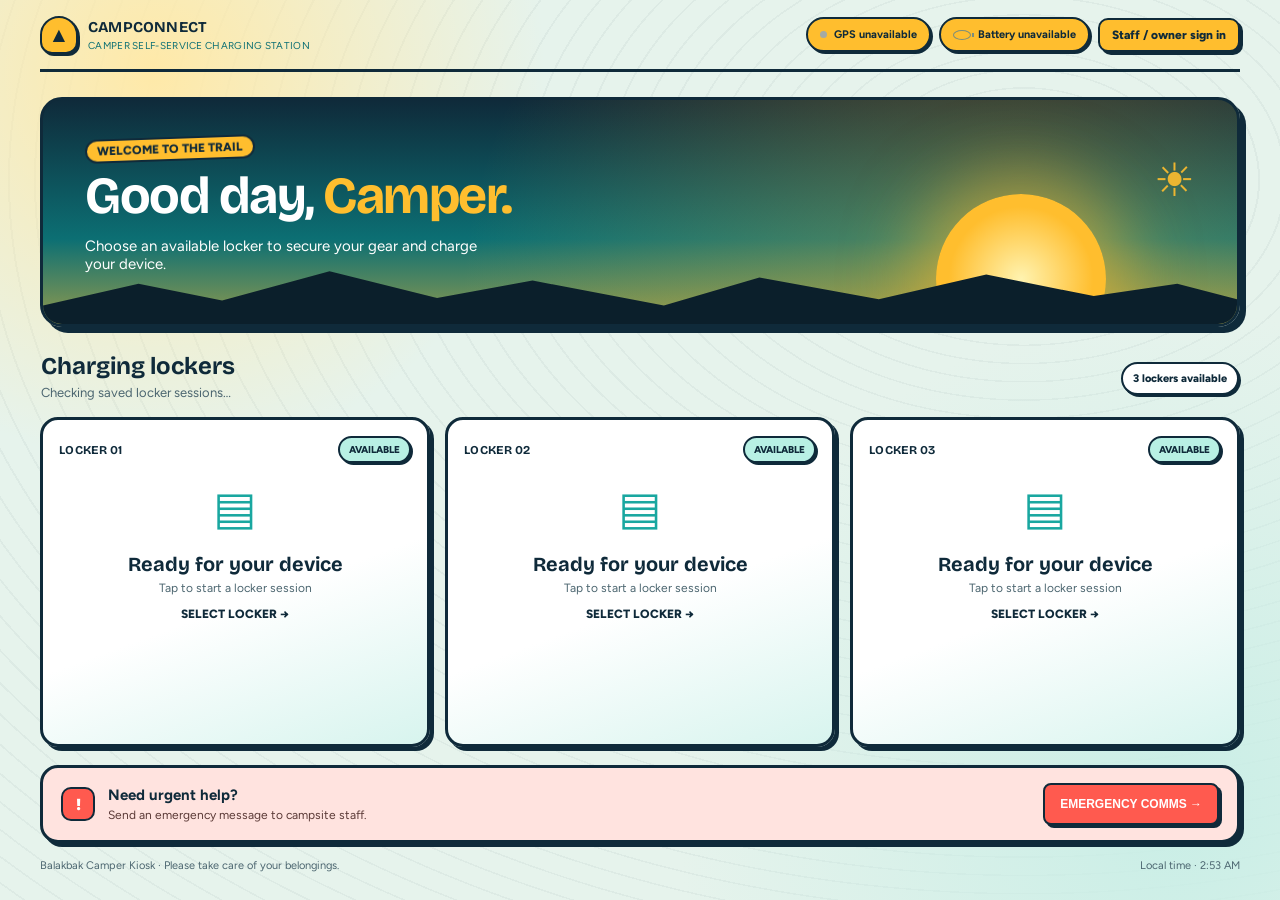
==== commit 56d8ae06: "Update camper.html" ====
--- a/camper.html
+++ b/camper.html
@@ -4,7 +4,7 @@
   <header class="topbar"><div class="brand"><div class="brand-mark">▲</div><div><b>CAMPCONNECT </b><small>CAMPER SELF-SERVICE CHARGING STATION</small></div></div><div class="top-actions"><span class="status" id="loraStatus" hidden></span><span class="status neutral" id="gpsStatus"><i></i> GPS unavailable</span><span class="status neutral" id="solarStatus"><i class="battery"></i> Battery unavailable</span><a class="login" id="accountAction" href="/login">Staff / owner sign in</a><a class="login" id="dashboardReturn" href="/login" hidden>Open dashboard</a></div></header>
   <div class="system-demo-banner" id="systemDemoBanner" hidden>OWNER DEMO ACTIVE · Demo records and payments are temporary. Connected locker hardware responds to door actions; SOS uses the active communication link.</div>
   <section class="hero"><div><p class="eyebrow">WELCOME TO THE TRAIL</p><h1>Good day, <em>Camper.</em></h1><p>Choose an available locker to secure your gear and charge your device.</p></div><div class="mountains" aria-hidden="true">☀<span>▲</span><b>▲</b></div></section>
-  <section><div class="section-head"><div><h2>Charging lockers</h2><p>Tap an available locker to begin.</p></div><span class="available-count" id="availableCount">2 lockers available</span></div><div class="locker-grid" id="lockerGrid">
+  <section><div class="section-head"><div><h2>Charging lockers</h2><p id="lockerStatusNote">Checking saved locker sessions…</p></div><span class="available-count" id="availableCount">Checking lockers…</span></div><div class="locker-grid" id="lockerGrid">
     <article class="locker available" data-locker="01" tabindex="0" role="button"><div class="card-head"><b>LOCKER 01</b><span class="badge open-badge">AVAILABLE</span></div><div class="locker-icon">▤</div><h3>Ready for your device</h3><p>Tap to start a locker session</p><small>SELECT LOCKER →</small></article>
     <article class="locker available" data-locker="02" tabindex="0" role="button"><div class="card-head"><b>LOCKER 02</b><span class="badge open-badge">AVAILABLE</span></div><div class="locker-icon">▤</div><h3>Ready for your device</h3><p>Tap to start a locker session</p><small>SELECT LOCKER →</small></article>
     <article class="locker available" data-locker="03" tabindex="0" role="button"><div class="card-head"><b>LOCKER 03</b><span class="badge open-badge">AVAILABLE</span></div><div class="locker-icon">▤</div><h3>Ready for your device</h3><p>Tap to start a locker session</p><small>SELECT LOCKER →</small></article>
@@ -13,7 +13,7 @@
   <section class="live-rescue" id="liveRescue" aria-live="polite" hidden><div class="live-rescue-head"><span class="live-rescue-pulse"></span><div><small>LIVE RESCUE UPDATE</small><h2 id="liveRescueTitle">Responder status</h2></div><span class="live-rescue-state" id="liveRescueState">SOS active</span></div><p class="live-rescue-details" id="liveRescueDetails"></p><div class="live-rescue-grid"><div><small>RESPONDER</small><b id="liveRescueResponder">Waiting for response</b></div><div><small>POINT B · RESPONDER GPS</small><b id="liveRescueLocation">Waiting for LoRa GPS</b><time id="liveRescueUpdated"></time></div></div><div class="live-rescue-distance"><span>Distance from kiosk</span><b id="liveRescueDistance">Unavailable until both GPS fixes arrive</b></div><p class="live-rescue-message" id="liveRescueMessage" hidden></p><button class="live-rescue-reply" id="camperReplyOpen" type="button" hidden>Send a message to the responder</button><small class="live-rescue-note">Location and distance update when the LoRa bridge reports a fresh responder GPS fix.</small></section>
   <footer><span>Balakbak Camper Kiosk · Please take care of your belongings.</span><span id="clock">Local time</span></footer>
 </main>
-<dialog id="nameDialog"><form id="nameForm" class="dialog"><button class="x" type="button" data-close>×</button><p class="eyebrow">LOCKER RESERVATION</p><h2>What's your name?</h2><p>Enter your name, then insert coins to select charging time.</p><input id="camperName" readonly placeholder="Tap the keys below" aria-label="Camper name"><p class="dialog-error" id="nameError" role="alert"></p><div class="keyboard" id="nameKeyboard"></div><div class="actions"><button type="button" class="secondary" data-close>Cancel</button><button class="primary">Continue to payment</button></div></form></dialog>
+<dialog id="nameDialog"><form id="nameForm" class="dialog"><button class="x" type="button" data-close>×</button><p class="eyebrow">LOCKER RESERVATION</p><h2>What's your name?</h2><p id="nameLockerPrompt">Locker selected. Enter your name, then insert coins to select charging time.</p><input id="camperName" readonly placeholder="Tap the keys below" aria-label="Camper name"><p class="dialog-error" id="nameError" role="alert"></p><div class="keyboard" id="nameKeyboard"></div><div class="actions"><button type="button" class="secondary" data-close>Cancel</button><button class="primary">Continue to payment</button></div></form></dialog>
 <dialog id="pinDialog"><div class="dialog"><button class="x" type="button" data-close>×</button><p class="eyebrow">LOCKER SECURITY</p><h2 id="pinTitle">Create your 6-digit PIN</h2><p id="pinText">You'll need this PIN to open the locker after charging finishes.</p><div class="dots" id="pinDots"></div><p class="dialog-error" id="pinError" role="alert"></p><div class="keypad" id="pinKeys"></div><div class="actions"><button type="button" class="secondary" data-close>Cancel</button><button type="button" class="primary" id="pinNext" disabled>Continue</button></div></div></dialog>
 <dialog id="paymentDialog"><div class="dialog"><button class="x" type="button" data-close>×</button><p class="eyebrow">PAYMENT</p><h2>Insert coins</h2><p>Each ₱10 gives 30 minutes. Insert ₱5 coins to reach a valid total of ₱10 to ₱100. Charging starts after you create a PIN.</p><div class="payment"><span>Total received</span><b id="coinTotal">₱0</b><small id="chargeTime">Charging time: 0 minutes</small></div><p class="payment-status" id="paymentStatus" aria-live="polite">Waiting for a coin… 15 seconds</p><small class="coin-hardware-status" id="coinHardwareStatus">Coin slot not connected</small><div id="demoCoinButtons" class="coin-buttons" hidden><button type="button" data-coin="5">Add ₱5</button><button type="button" data-coin="10">Add ₱10</button><button type="button" data-coin="20">Add ₱20</button></div><div class="actions"><button type="button" class="secondary" data-close>Cancel</button><button class="primary" id="continuePin" disabled>Continue to PIN</button></div></div></dialog>
 <dialog id="pickupDialog"><div class="dialog"><button class="x" type="button" data-close>×</button><p class="eyebrow">SECURE PICKUP</p><h2 id="pickupTitle">Open your locker</h2><p>Charging has stopped. Enter your 6-digit PIN.</p><div class="dots" id="pickupDots"></div><p class="dialog-error" id="pickupError" role="alert"></p><div class="keypad" id="pickupKeys"></div><div class="actions"><button type="button" class="secondary" data-close>Cancel</button><button type="button" class="primary" id="unlock" disabled>Unlock locker</button></div></div></dialog>
--- a/camper.css
+++ b/camper.css
@@ -1,6 +1,3 @@
-/*read the comments!*/
-
-
 @import url("https://fonts.googleapis.com/css2?family=Bricolage+Grotesque:wght@600;800&family=Figtree:wght@500;700;800&display=swap");
 :root{--green:#153d32;--leaf:#34765c;--paper:#fffefa;--bg:#f6f6f0;--ink:#26372e;--muted:#7d897f;--line:#e4e8df;--red:#c84e45}*{box-sizing:border-box}body{margin:0;background:var(--bg);color:var(--ink);font-family:Inter,"Segoe UI",Arial,sans-serif}.page{max-width:1400px;padding:0 42px 28px;margin:auto}.topbar{height:80px;border-bottom:1px solid var(--line);display:flex;justify-content:space-between;align-items:center}.brand,.top-actions,.status,.card-head,.section-head,.emergency,footer,.actions{display:flex;align-items:center}.brand{gap:10px}.brand-mark{width:38px;height:38px;border-radius:12px;background:var(--green);color:#e5efdd;display:grid;place-items:center}.brand b,.brand small{display:block}.brand b{font-size:12px;letter-spacing:1px;color:var(--green)}.brand small{font-size:8px;letter-spacing:1.4px;color:#89948a;margin-top:3px}.top-actions{gap:9px}.status{gap:7px;background:var(--paper);border:1px solid var(--line);border-radius:22px;padding:9px 12px;color:#526458;font-weight:700;font-size:9px}.status i{width:7px;height:7px;border-radius:50%;background:#52a374}.battery{width:18px!important;height:10px!important;border:1px solid #7b8d7c;border-radius:2px;padding:1px;background:transparent!important}.battery:after{content:"";width:2px;height:4px;background:#7b8d7c;position:absolute;margin-left:17px;margin-top:1px}.battery b{display:block;width:76%;height:100%;background:#58a570}.login{padding:10px 13px;border:1px solid #dce3d9;border-radius:8px;color:var(--green);font-size:10px;font-weight:700;text-decoration:none}.hero{min-height:198px;border-radius:18px;margin:25px 0;background:linear-gradient(110deg,#173e32,#376b4b);padding:32px 38px;display:flex;align-items:center;justify-content:space-between;color:white;overflow:hidden;position:relative}.eyebrow{font-size:9px;letter-spacing:1.7px;font-weight:800;color:#77917c;margin:0 0 9px}.hero .eyebrow{color:#bed3b4}.hero h1{font-size:38px;letter-spacing:-1.4px;margin:0}.hero h1 em{font-style:normal;color:#d7e7bd}.hero p:last-child{font-size:12px;color:#e1e9dc}.mountains{position:relative;width:210px;height:120px;color:#e5c88e;font-size:46px;text-align:right}.mountains span,.mountains b{position:absolute;bottom:0;color:#a7c196;font-size:115px;right:40px}.mountains b{right:0;color:#729675;font-size:90px;bottom:-3px}.section-head{justify-content:space-between;margin:0 1px 12px}.section-head h2{font-size:17px;color:var(--green);margin:0}.section-head p{font-size:10px;color:#89948a;margin:5px 0}.available-count{font-size:9px;font-weight:800;color:#437552;background:#eaf2e8;padding:8px 10px;border-radius:20px}.locker-grid{display:grid;grid-template-columns:repeat(3,1fr);gap:15px}.locker{background:var(--paper);border:1px solid var(--line);border-radius:14px;padding:16px;min-height:219px;text-align:center;box-shadow:0 5px 14px #203d2910}.locker.available{cursor:pointer}.locker.available:hover{border-color:#8bac8f;transform:translateY(-2px)}.card-head{justify-content:space-between}.card-head>b{font-size:8px;letter-spacing:1px;color:#89948a}.badge{font-size:8px;font-weight:800;padding:6px 8px;border-radius:20px}.busy-badge{color:#946c33;background:#fbf0dc}.open-badge{color:#36704e;background:#eaf2e8}.locker-icon{height:89px;display:grid;place-items:center;font-size:46px;color:#679071}.busy .locker-icon{color:#b18c55}.locker h3{margin:0;color:var(--green);font-size:15px}.locker p{font-size:9px;color:#929c92;margin:5px 0}.locker small{display:block;margin-top:12px;color:#9a763c;font-size:9px;font-weight:800}.available small{color:#438055}.emergency{gap:13px;margin-top:18px;padding:15px 18px;background:#fff8f4;border:1px solid #f0d8d0;border-radius:13px}.alert-icon{width:34px;height:34px;border-radius:10px;background:#f6e4dc;color:#b84a40;display:grid;place-items:center;font-weight:900}.emergency div{flex:1}.emergency b,.emergency small{display:block}.emergency b{font-size:11px;color:#803f35}.emergency small{font-size:9px;color:#9a766e;margin-top:4px}.emergency button,.danger{background:var(--red);color:white;border:0;border-radius:8px;padding:12px 15px;font-size:9px;font-weight:800}footer{justify-content:space-between;color:#98a095;font-size:8px;margin-top:16px}dialog{width:min(440px,calc(100vw - 28px));border:0;border-radius:16px;padding:0;box-shadow:0 20px 80px #14291d55;color:var(--ink)}dialog::backdrop{background:#12251ecc;backdrop-filter:blur(3px)}.dialog{padding:24px;position:relative}.dialog h2{font-size:20px;color:var(--green);margin:0}.dialog>p:not(.eyebrow){font-size:10px;color:#829084;line-height:1.5}.dialog label{display:block;font-size:10px;color:#5f6f63;font-weight:700;margin:12px 0}.dialog input,.dialog select,.dialog textarea{width:100%;margin-top:6px;padding:10px;border:1px solid #dce3d9;border-radius:8px;background:white;font-size:11px}.x{position:absolute;right:15px;top:15px;border:0;border-radius:50%;width:28px;height:28px;background:#f0f2ec;color:#637166;font-size:18px}.keyboard{display:grid;gap:5px;margin:12px 0}.key-row{display:flex;justify-content:center;gap:4px}.key{height:32px;min-width:25px;border:1px solid #e1e6de;border-radius:5px;background:#f7f8f3;font-weight:700;color:#405347;font-size:10px}.key.wide{min-width:51px}.key.space{flex:1}.actions{justify-content:flex-end;gap:8px;margin-top:15px}.primary,.secondary{border-radius:8px;padding:10px 13px;font-weight:800;font-size:9px}.primary{border:0;background:var(--green);color:white}.primary:disabled{opacity:.45}.secondary{border:1px solid #dce3d9;background:white;color:#596a5e}.dots{display:flex;justify-content:center;gap:12px;margin:18px}.dot{width:12px;height:12px;border:1px solid #95a596;border-radius:50%}.dot.full{background:var(--green);border-color:var(--green)}.keypad{display:grid;grid-template-columns:repeat(3,68px);justify-content:center;gap:7px}.digit{height:43px;border:1px solid #e1e6de;border-radius:8px;background:#f8f9f4;font-size:16px;color:#31483a;font-weight:700}.digit.utility{font-size:9px}.payment{padding:14px;background:#f3f6ef;border:1px solid #e4eade;border-radius:10px;display:grid;grid-template-columns:1fr auto}.payment span{font-size:10px;color:#788578}.payment b{font-size:22px;color:var(--green)}.payment small{grid-column:1/-1;color:#90998d;font-size:9px;margin-top:5px}.actions.stacked>*{flex:1}.demo-note{display:block;margin-top:12px;color:#8b958b;font-size:8px;line-height:1.5}.red{color:#bd5d50}.toast{position:fixed;left:50%;bottom:20px;transform:translate(-50%,12px);opacity:0;background:#173e32;color:white;padding:11px 15px;border-radius:9px;font-size:10px;transition:.2s;z-index:10}.toast.show{opacity:1;transform:translate(-50%,0)}@media(max-width:700px){.page{padding:0 14px 20px}.topbar{height:66px}.status{padding:7px;font-size:8px}.login{padding:8px;font-size:8px}.hero{padding:25px 21px;min-height:170px}.hero h1{font-size:29px}.mountains{position:absolute;right:8px;opacity:.35}.locker-grid{grid-template-columns:1fr;gap:9px}.locker{min-height:126px;display:grid;grid-template-columns:55px 1fr auto;grid-template-rows:auto 1fr auto;align-items:center;text-align:left;padding:12px}.card-head{display:contents}.card-head>b{grid-column:1;grid-row:1}.badge{grid-column:3;grid-row:1}.locker-icon{grid-column:1;grid-row:2/4;height:auto;font-size:35px}.locker h3{grid-column:2;grid-row:2;align-self:end}.locker p{grid-column:2;grid-row:3}.locker small{grid-column:3;grid-row:2/4;margin:0;max-width:100px;text-align:right}.emergency{flex-wrap:wrap}.emergency div{min-width:calc(100% - 55px)}.emergency button{width:100%}footer{font-size:7px;gap:10px}.keypad{grid-template-columns:repeat(3,1fr)}.digit{height:42px}}
 
